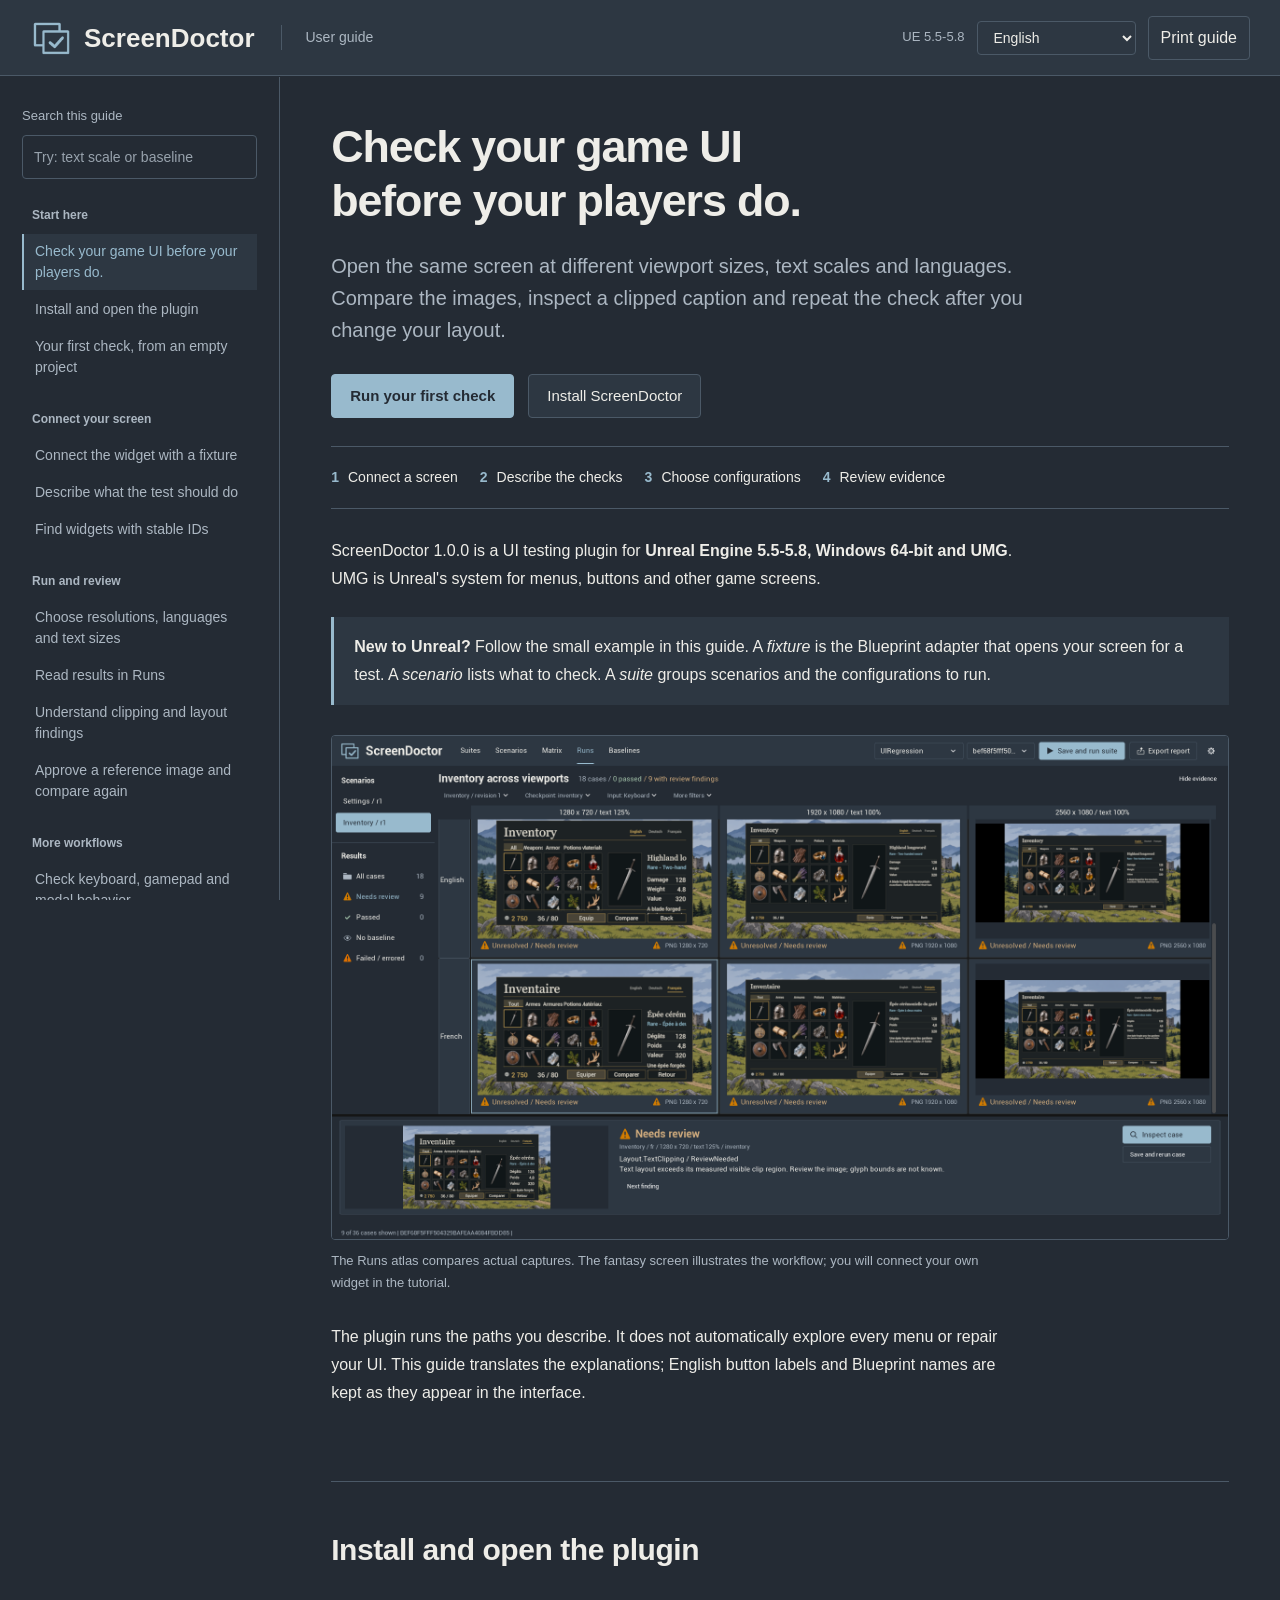
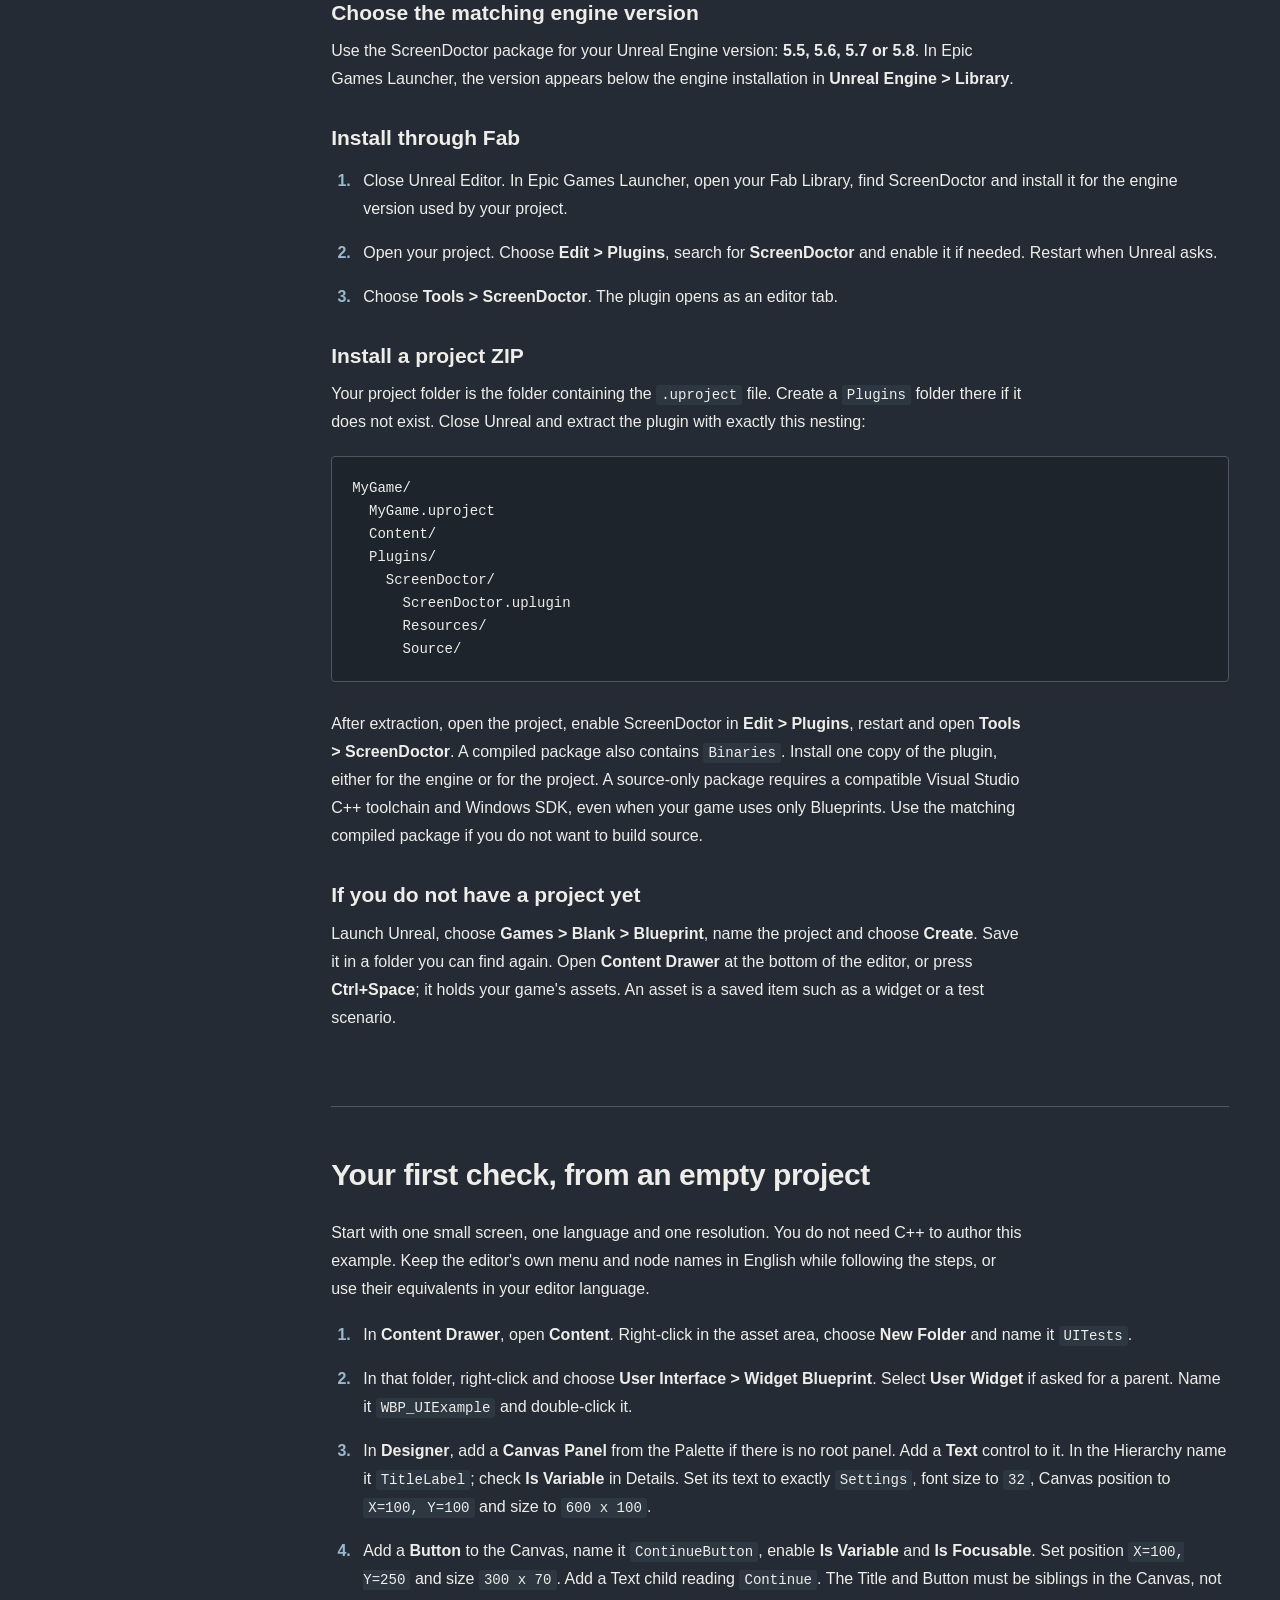
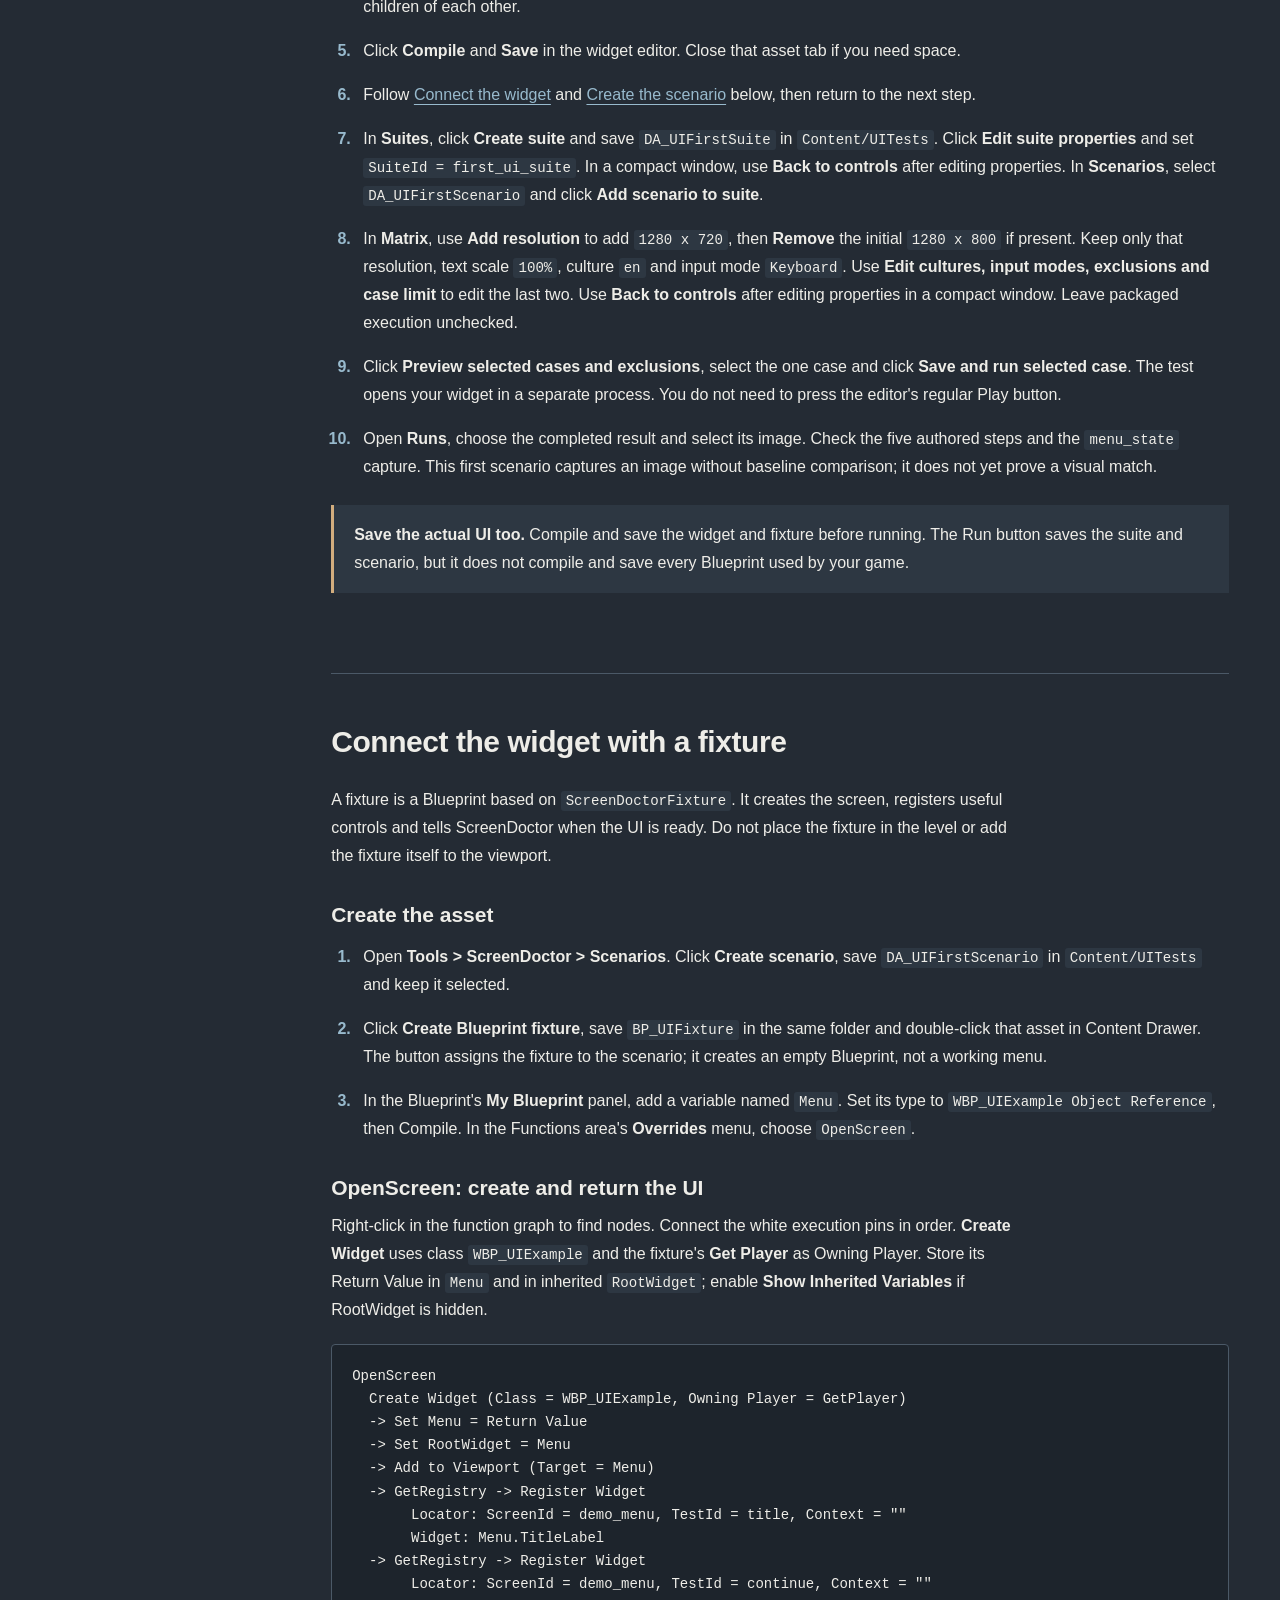
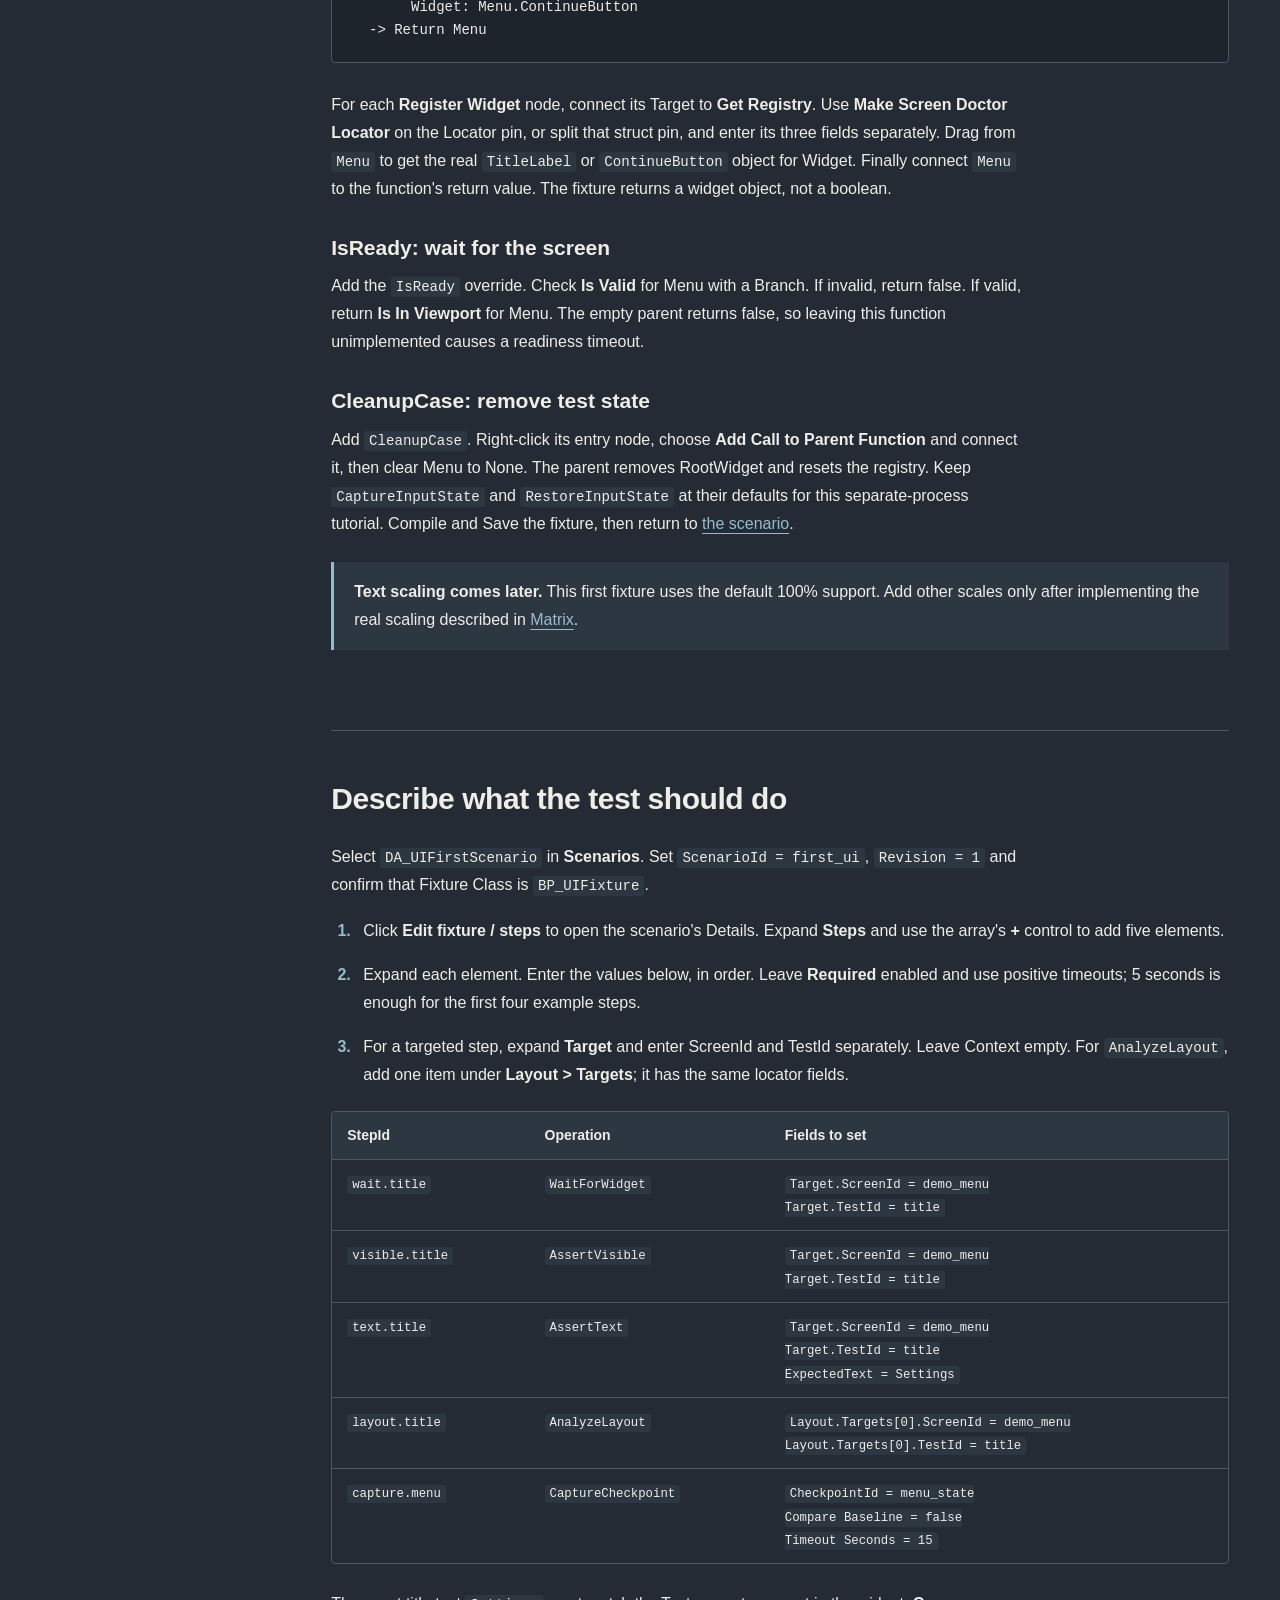
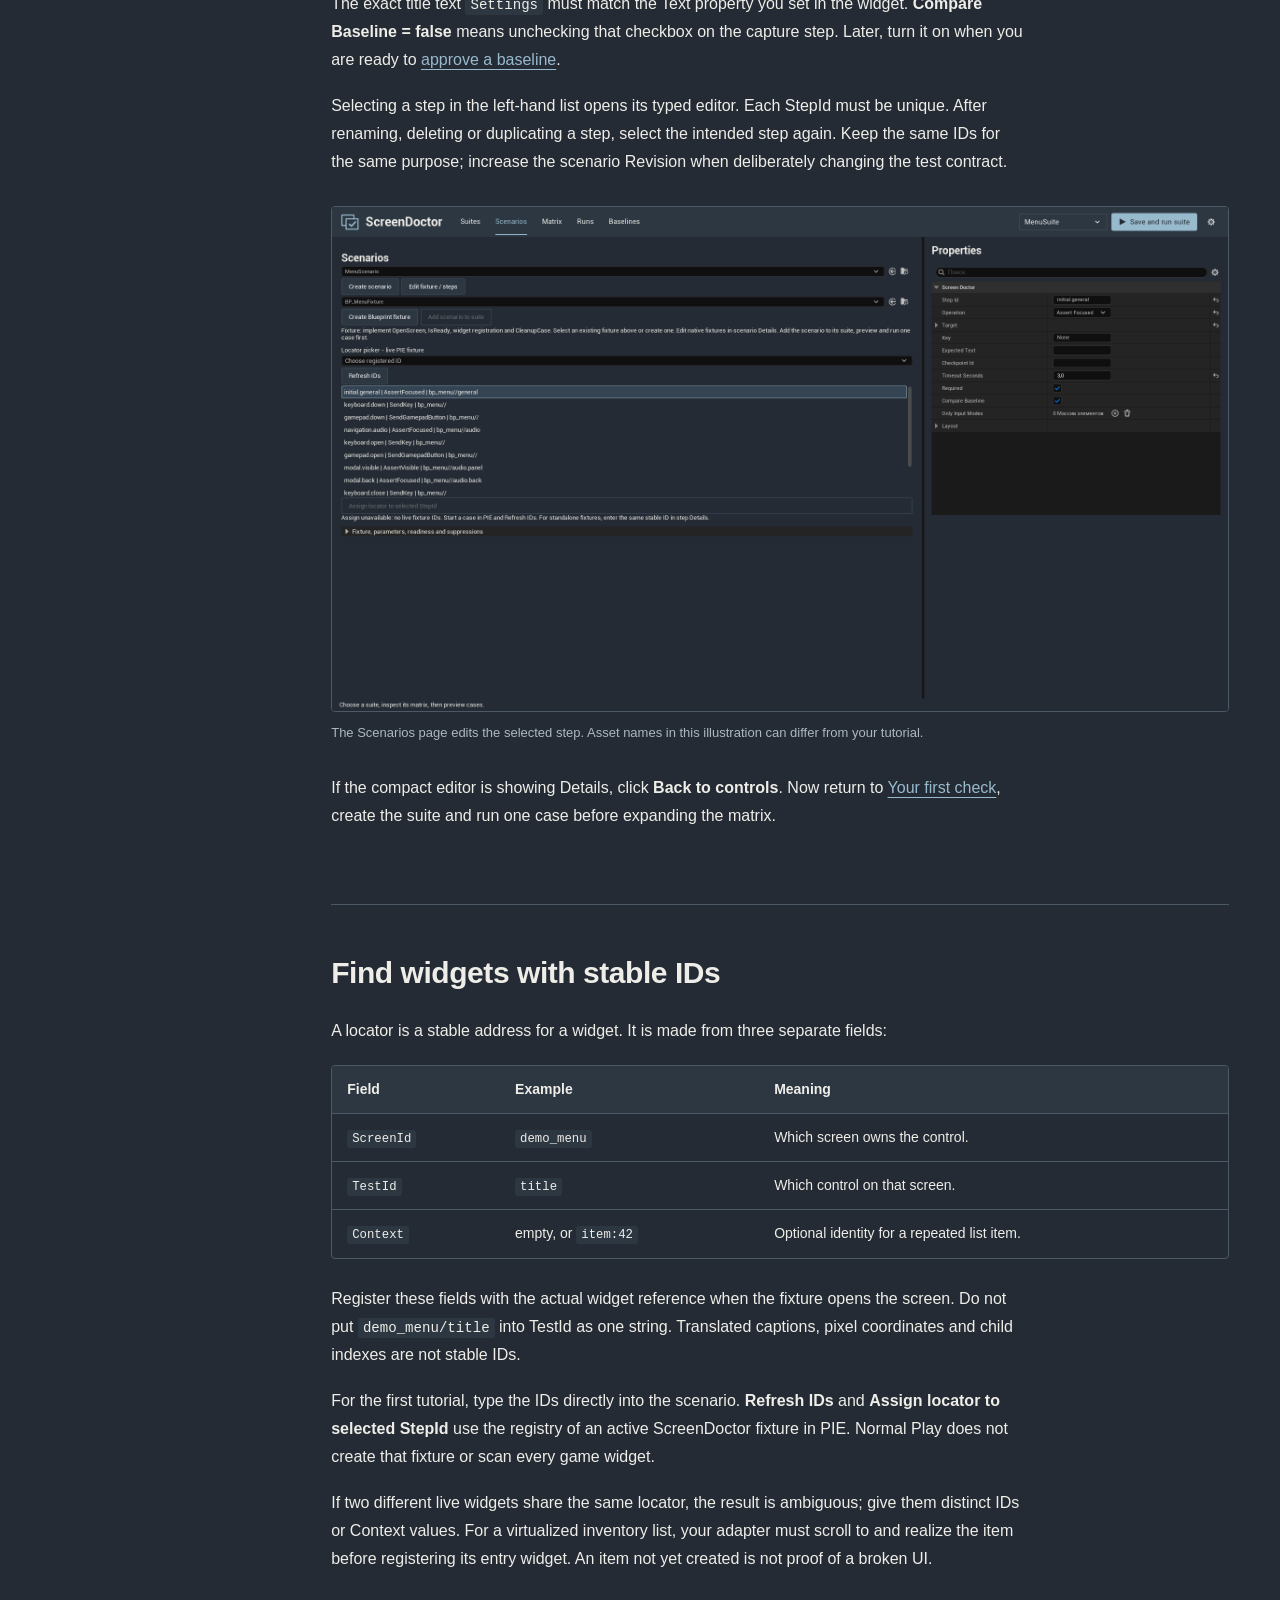
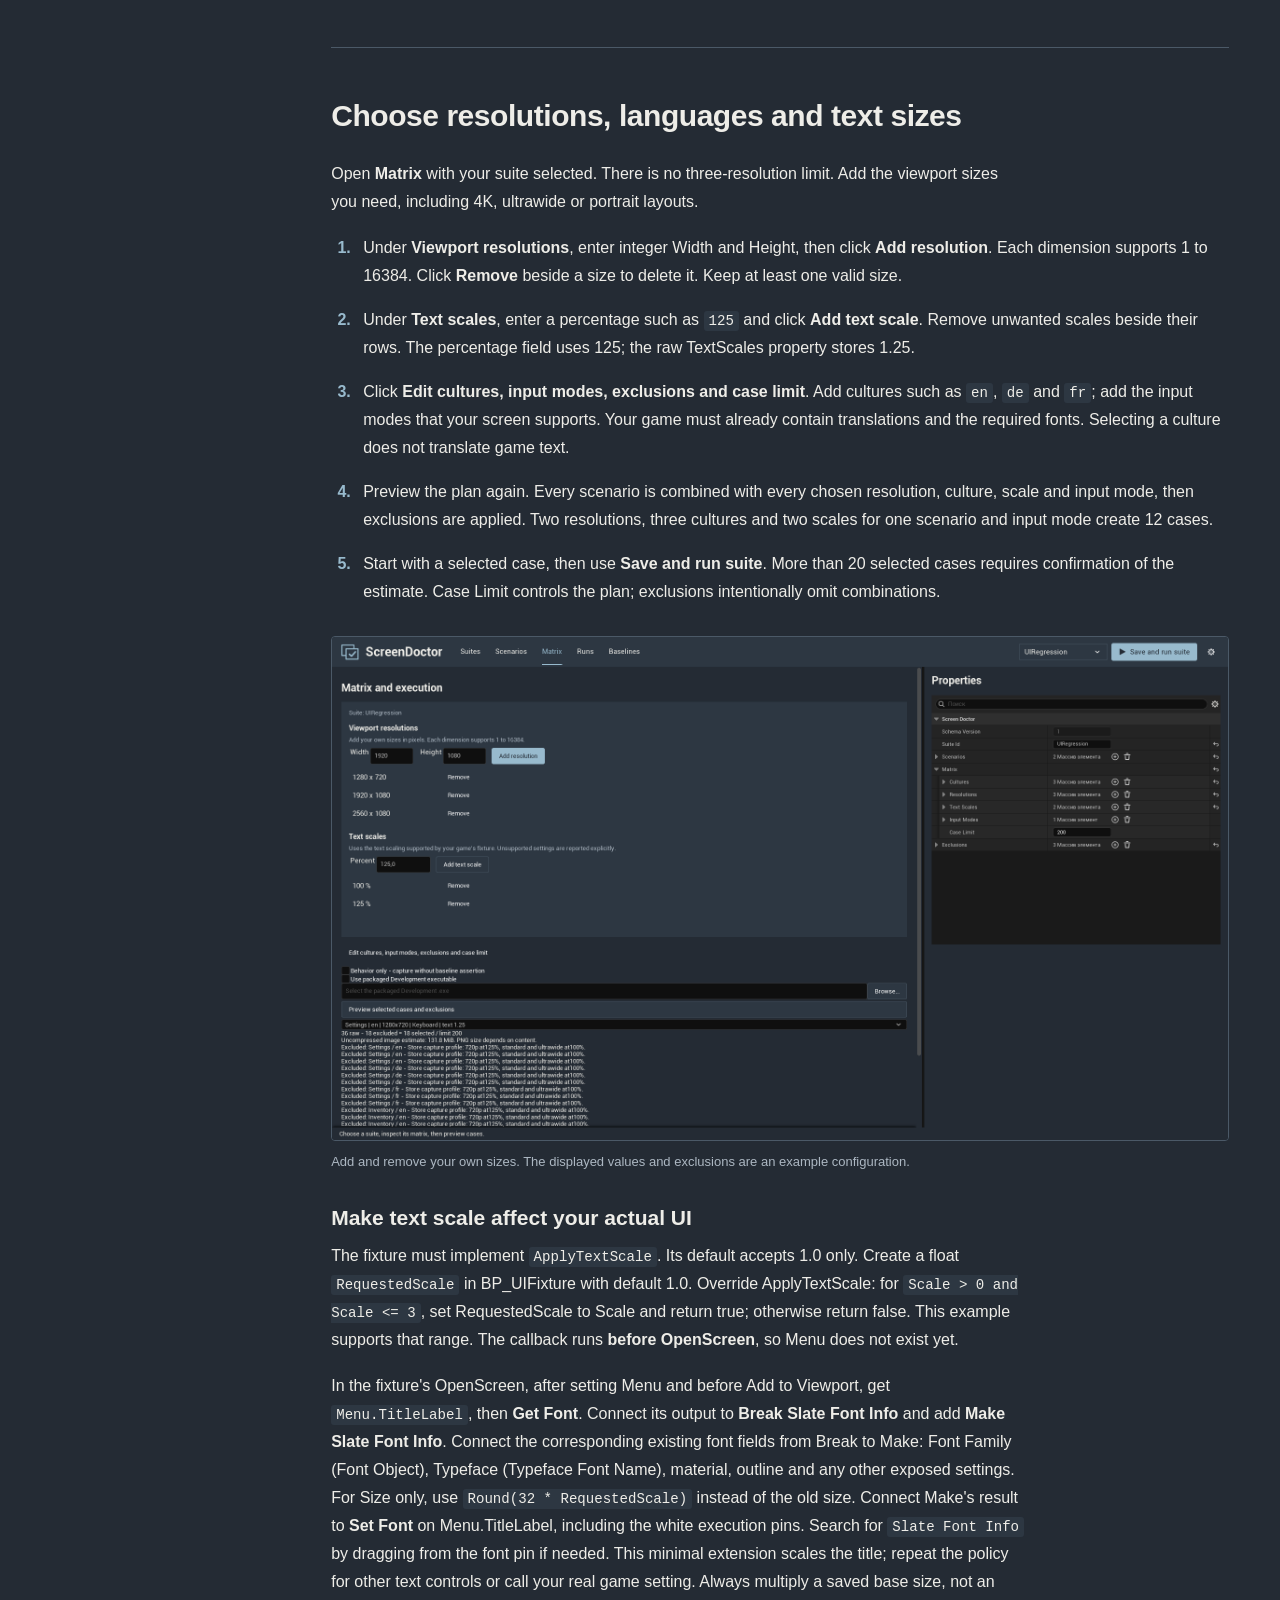
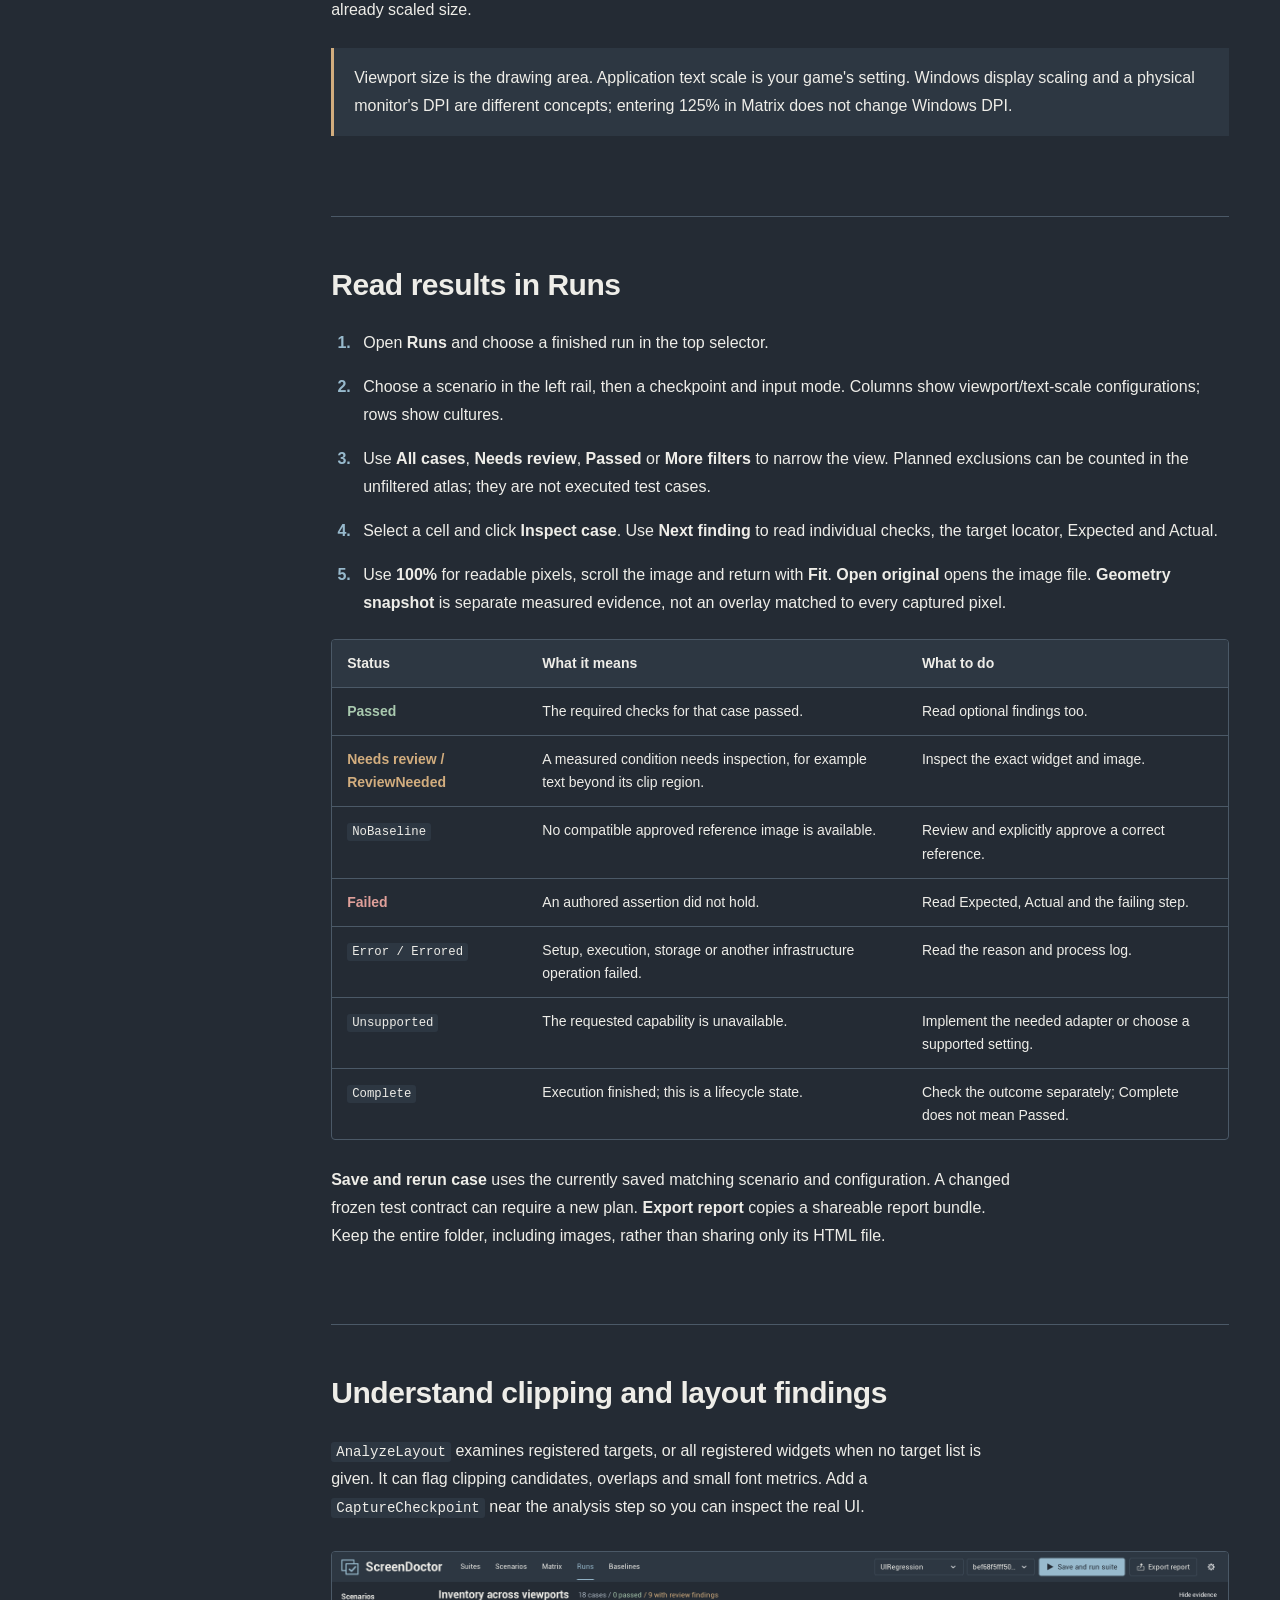
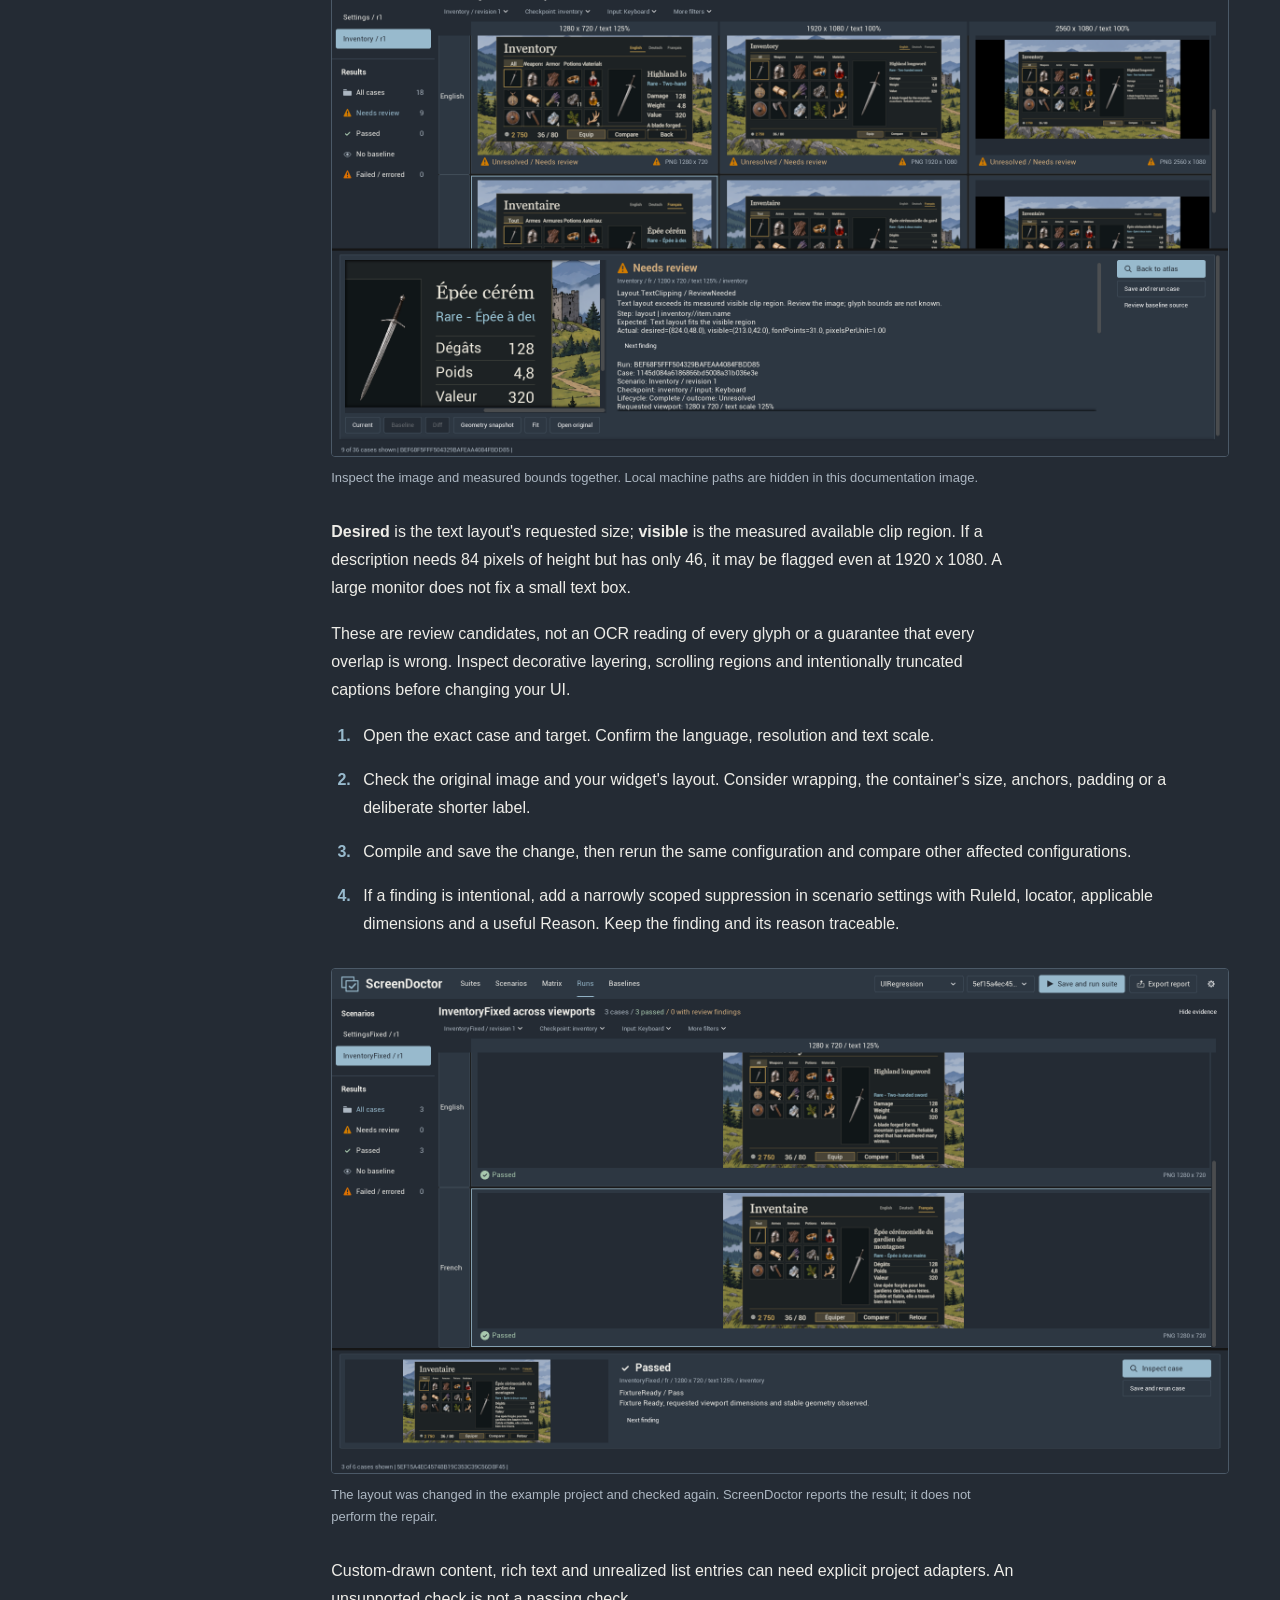
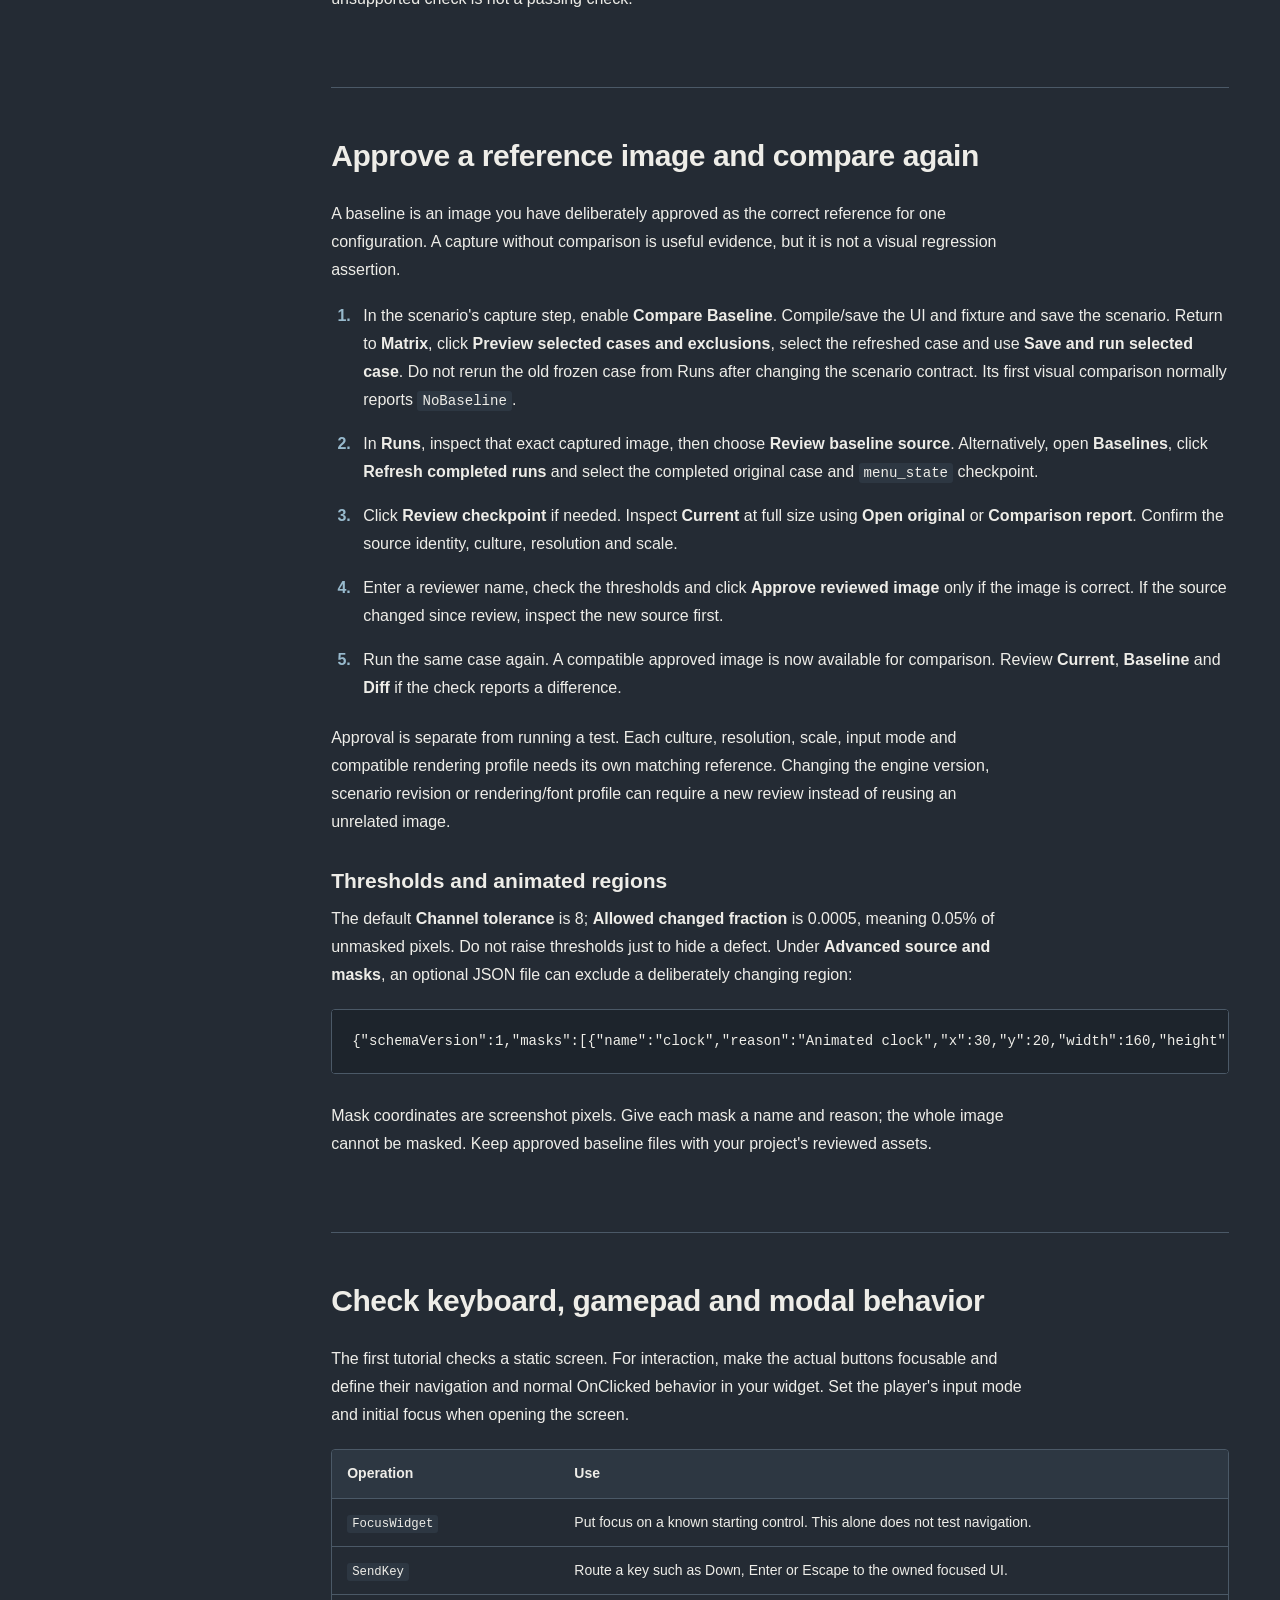
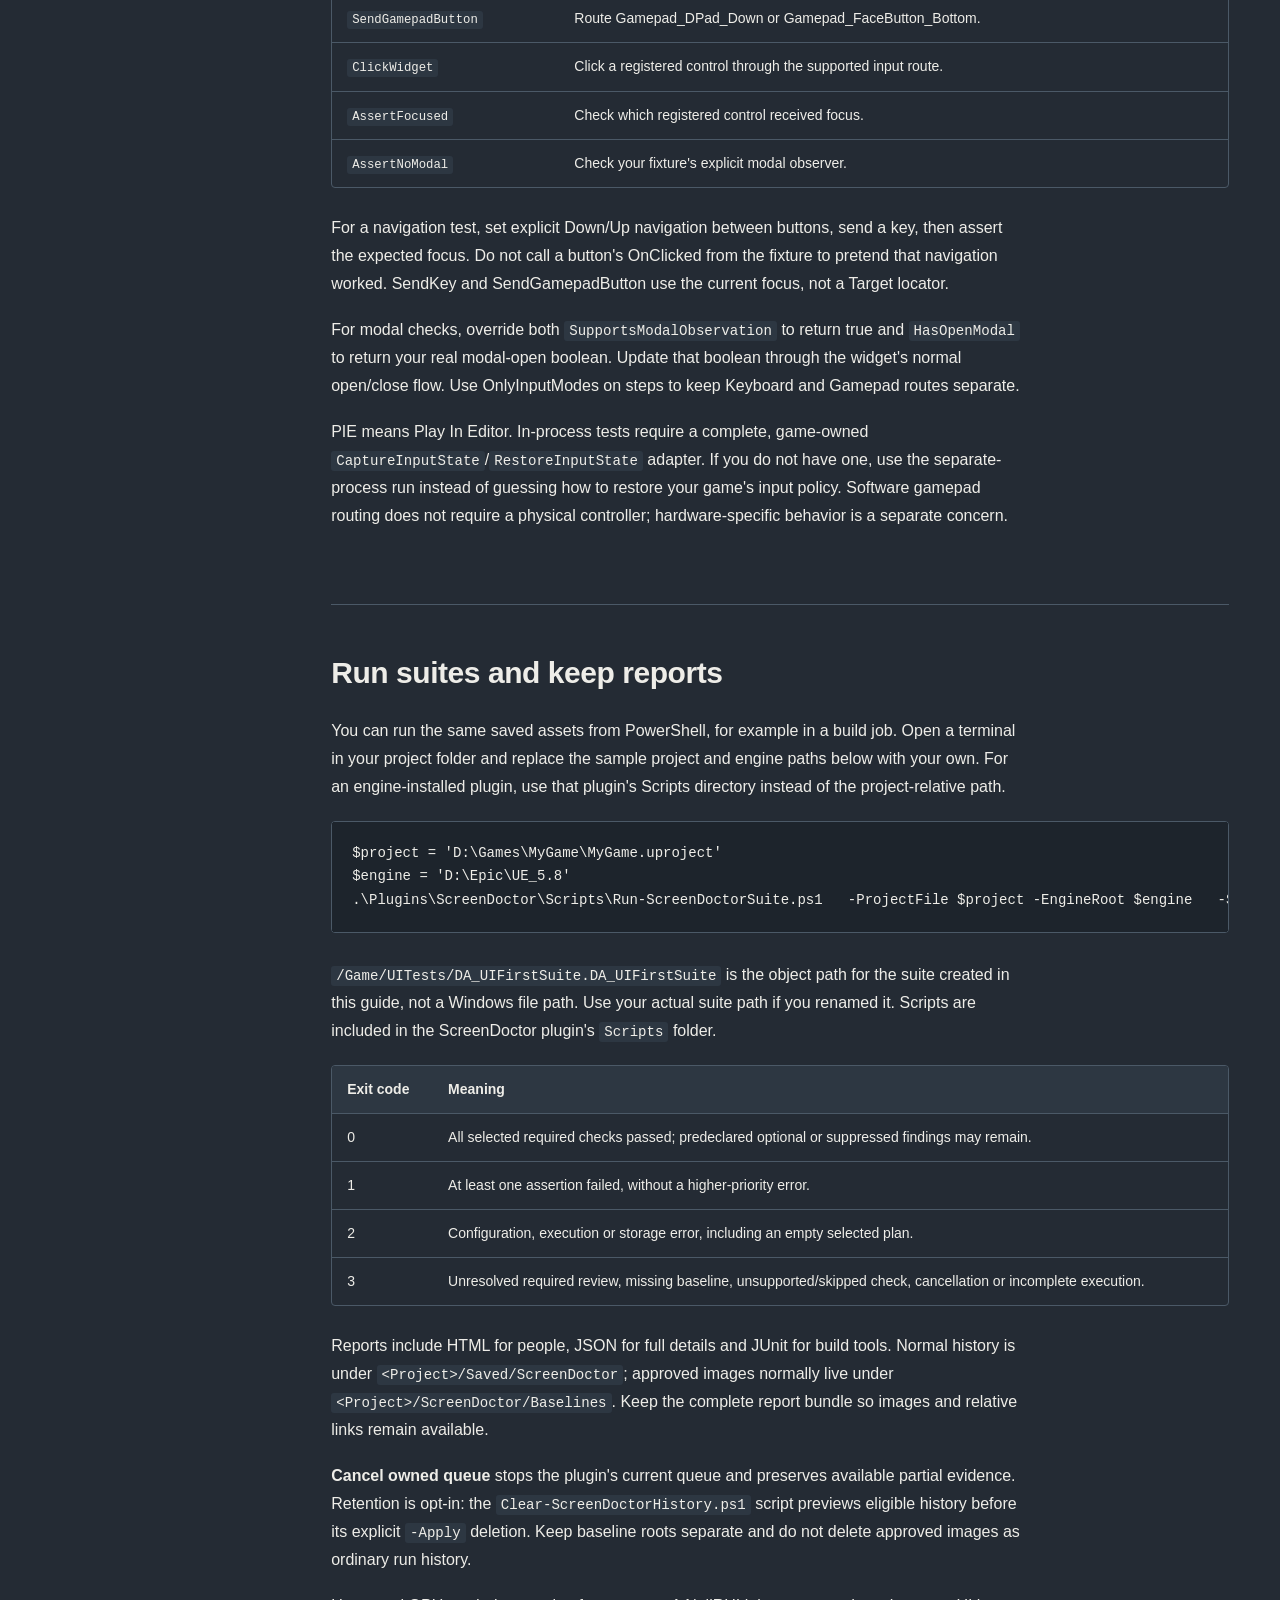
==== index.html @ 80ef2151 "Add ScreenDoctor user guide in nine languages" ====
<!doctype html>
<html lang="en"><head><meta charset="utf-8"><meta name="viewport" content="width=device-width,initial-scale=1"><meta name="color-scheme" content="dark"><meta name="site-root" content="./"><meta name="description" content="A practical ScreenDoctor guide: install the plugin, connect your UMG screen, test resolutions and languages, inspect findings and approve visual baselines."><title>ScreenDoctor | User guide</title><link rel="icon" href="./assets/brand.png"><link rel="stylesheet" href="./assets/style.css"><script src="./assets/app.js" defer></script></head>
<body data-search-count="Chapters found: {count}" data-search-empty="No chapters found. Try a shorter phrase.">
<a class="skip-link" href="#main">Skip to documentation</a>
<header class="site-header"><a class="brand" href="#overview" aria-label="ScreenDoctor"><img src="./assets/brand.png" width="42" height="42" alt=""><span>ScreenDoctor</span></a><span class="header-label">User guide</span><div class="header-actions"><span class="version">UE 5.5-5.8</span><label class="language-picker"><span class="visually-hidden">Documentation language</span><select id="doc-locale" aria-label="Documentation language"><option value="en" selected>English</option><option value="zh-Hans">简体中文</option><option value="ru">Русский</option><option value="es">Español</option><option value="pt-BR">Português (Brasil)</option><option value="de">Deutsch</option><option value="ja">日本語</option><option value="fr">Français</option><option value="ko">한국어</option></select></label><button type="button" id="print-guide">Print guide</button><button type="button" class="menu-button" id="menu-toggle" aria-controls="sidebar" aria-expanded="false">Menu</button></div></header>
<div class="site-layout"><aside class="sidebar" id="sidebar"><div class="search-box"><label for="doc-search">Search this guide</label><input id="doc-search" type="search" placeholder="Try: text scale or baseline" autocomplete="off" aria-controls="search-results"><div id="search-results" hidden></div><p id="search-status" class="visually-hidden" role="status"></p></div><nav aria-label="Guide chapters"><p class="nav-group">Start here</p><a href="#overview" aria-current="location">Check your game UI before your players do.</a>
<a href="#installation">Install and open the plugin</a>
<a href="#first-check">Your first check, from an empty project</a>
<p class="nav-group">Connect your screen</p><a href="#fixture">Connect the widget with a fixture</a>
<a href="#scenarios">Describe what the test should do</a>
<a href="#widgets">Find widgets with stable IDs</a>
<p class="nav-group">Run and review</p><a href="#matrix">Choose resolutions, languages and text sizes</a>
<a href="#runs">Read results in Runs</a>
<a href="#layout">Understand clipping and layout findings</a>
<a href="#baselines">Approve a reference image and compare again</a>
<p class="nav-group">More workflows</p><a href="#input">Check keyboard, gamepad and modal behavior</a>
<a href="#automation">Run suites and keep reports</a>
<a href="#packaging">Check a packaged Development game</a>
<p class="nav-group">Help and reference</p><a href="#troubleshooting">When something does not work</a>
<a href="#faq">Common questions</a>
<a href="#reference">Terms, tabs and useful information</a></nav><div class="sidebar-footer">ScreenDoctor 1.0.0<br>Unreal Engine 5.5 / 5.6 / 5.7 / 5.8<br>Windows 64-bit</div></aside><main id="main" tabindex="-1"><section class="doc-section overview" id="overview" aria-labelledby="overview-title"><h1 id="overview-title">Check your game UI before your players do.</h1><p class="lead">Open the same screen at different viewport sizes, text scales and languages. Compare the images, inspect a clipped caption and repeat the check after you change your layout.</p><div class="intro-actions"><a class="primary-link" href="#first-check">Run your first check</a><a class="secondary-link" href="#installation">Install ScreenDoctor</a></div><div class="workflow"><span><b>1</b> Connect a screen</span><span><b>2</b> Describe the checks</span><span><b>3</b> Choose configurations</span><span><b>4</b> Review evidence</span></div><p>ScreenDoctor 1.0.0 is a UI testing plugin for <strong>Unreal Engine 5.5-5.8, Windows 64-bit and UMG</strong>. UMG is Unreal's system for menus, buttons and other game screens.</p><div class="callout"><strong>New to Unreal?</strong> Follow the small example in this guide. A <em>fixture</em> is the Blueprint adapter that opens your screen for a test. A <em>scenario</em> lists what to check. A <em>suite</em> groups scenarios and the configurations to run.</div><figure class="screenshot"><a href="./assets/screens/inventory-comparison.png" target="_blank" rel="noopener"><img src="./assets/screens/inventory-comparison.png" alt="ScreenDoctor showing the same inventory at three viewport sizes, with English and French rows." width="1920" height="1080" loading="lazy"></a><figcaption>The Runs atlas compares actual captures. The fantasy screen illustrates the workflow; you will connect your own widget in the tutorial.</figcaption></figure><p>The plugin runs the paths you describe. It does not automatically explore every menu or repair your UI. This guide translates the explanations; English button labels and Blueprint names are kept as they appear in the interface.</p></section>
<section class="doc-section" id="installation" aria-labelledby="installation-title"><h2 id="installation-title">Install and open the plugin</h2><h3>Choose the matching engine version</h3><p>Use the ScreenDoctor package for your Unreal Engine version: <strong>5.5, 5.6, 5.7 or 5.8</strong>. In Epic Games Launcher, the version appears below the engine installation in <strong>Unreal Engine &gt; Library</strong>.</p><h3>Install through Fab</h3><ol class="steps"><li>Close Unreal Editor. In Epic Games Launcher, open your Fab Library, find ScreenDoctor and install it for the engine version used by your project.</li><li>Open your project. Choose <strong>Edit &gt; Plugins</strong>, search for <strong>ScreenDoctor</strong> and enable it if needed. Restart when Unreal asks.</li><li>Choose <strong>Tools &gt; ScreenDoctor</strong>. The plugin opens as an editor tab.</li></ol><h3>Install a project ZIP</h3><p>Your project folder is the folder containing the <code>.uproject</code> file. Create a <code>Plugins</code> folder there if it does not exist. Close Unreal and extract the plugin with exactly this nesting:</p><pre><code>MyGame/
  MyGame.uproject
  Content/
  Plugins/
    ScreenDoctor/
      ScreenDoctor.uplugin
      Resources/
      Source/</code></pre><p>After extraction, open the project, enable ScreenDoctor in <strong>Edit &gt; Plugins</strong>, restart and open <strong>Tools &gt; ScreenDoctor</strong>. A compiled package also contains <code>Binaries</code>. Install one copy of the plugin, either for the engine or for the project. A source-only package requires a compatible Visual Studio C++ toolchain and Windows SDK, even when your game uses only Blueprints. Use the matching compiled package if you do not want to build source.</p><h3>If you do not have a project yet</h3><p>Launch Unreal, choose <strong>Games &gt; Blank &gt; Blueprint</strong>, name the project and choose <strong>Create</strong>. Save it in a folder you can find again. Open <strong>Content Drawer</strong> at the bottom of the editor, or press <strong>Ctrl+Space</strong>; it holds your game's assets. An asset is a saved item such as a widget or a test scenario.</p></section>
<section class="doc-section" id="first-check" aria-labelledby="first-check-title"><h2 id="first-check-title">Your first check, from an empty project</h2><p>Start with one small screen, one language and one resolution. You do not need C++ to author this example. Keep the editor's own menu and node names in English while following the steps, or use their equivalents in your editor language.</p><ol class="steps"><li>In <strong>Content Drawer</strong>, open <strong>Content</strong>. Right-click in the asset area, choose <strong>New Folder</strong> and name it <code>UITests</code>.</li><li>In that folder, right-click and choose <strong>User Interface &gt; Widget Blueprint</strong>. Select <strong>User Widget</strong> if asked for a parent. Name it <code>WBP_UIExample</code> and double-click it.</li><li>In <strong>Designer</strong>, add a <strong>Canvas Panel</strong> from the Palette if there is no root panel. Add a <strong>Text</strong> control to it. In the Hierarchy name it <code>TitleLabel</code>; check <strong>Is Variable</strong> in Details. Set its text to exactly <code>Settings</code>, font size to <code>32</code>, Canvas position to <code>X=100, Y=100</code> and size to <code>600 x 100</code>.</li><li>Add a <strong>Button</strong> to the Canvas, name it <code>ContinueButton</code>, enable <strong>Is Variable</strong> and <strong>Is Focusable</strong>. Set position <code>X=100, Y=250</code> and size <code>300 x 70</code>. Add a Text child reading <code>Continue</code>. The Title and Button must be siblings in the Canvas, not children of each other.</li><li>Click <strong>Compile</strong> and <strong>Save</strong> in the widget editor. Close that asset tab if you need space.</li><li>Follow <a href="#fixture">Connect the widget</a> and <a href="#scenarios">Create the scenario</a> below, then return to the next step.</li><li>In <strong>Suites</strong>, click <strong>Create suite</strong> and save <code>DA_UIFirstSuite</code> in <code>Content/UITests</code>. Click <strong>Edit suite properties</strong> and set <code>SuiteId = first_ui_suite</code>. In a compact window, use <strong>Back to controls</strong> after editing properties. In <strong>Scenarios</strong>, select <code>DA_UIFirstScenario</code> and click <strong>Add scenario to suite</strong>.</li><li>In <strong>Matrix</strong>, use <strong>Add resolution</strong> to add <code>1280 x 720</code>, then <strong>Remove</strong> the initial <code>1280 x 800</code> if present. Keep only that resolution, text scale <code>100%</code>, culture <code>en</code> and input mode <code>Keyboard</code>. Use <strong>Edit cultures, input modes, exclusions and case limit</strong> to edit the last two. Use <strong>Back to controls</strong> after editing properties in a compact window. Leave packaged execution unchecked.</li><li>Click <strong>Preview selected cases and exclusions</strong>, select the one case and click <strong>Save and run selected case</strong>. The test opens your widget in a separate process. You do not need to press the editor's regular Play button.</li><li>Open <strong>Runs</strong>, choose the completed result and select its image. Check the five authored steps and the <code>menu_state</code> capture. This first scenario captures an image without baseline comparison; it does not yet prove a visual match.</li></ol><div class="callout warning"><strong>Save the actual UI too.</strong> Compile and save the widget and fixture before running. The Run button saves the suite and scenario, but it does not compile and save every Blueprint used by your game.</div></section>
<section class="doc-section" id="fixture" aria-labelledby="fixture-title"><h2 id="fixture-title">Connect the widget with a fixture</h2><p>A fixture is a Blueprint based on <code>ScreenDoctorFixture</code>. It creates the screen, registers useful controls and tells ScreenDoctor when the UI is ready. Do not place the fixture in the level or add the fixture itself to the viewport.</p><h3>Create the asset</h3><ol class="steps"><li>Open <strong>Tools &gt; ScreenDoctor &gt; Scenarios</strong>. Click <strong>Create scenario</strong>, save <code>DA_UIFirstScenario</code> in <code>Content/UITests</code> and keep it selected.</li><li>Click <strong>Create Blueprint fixture</strong>, save <code>BP_UIFixture</code> in the same folder and double-click that asset in Content Drawer. The button assigns the fixture to the scenario; it creates an empty Blueprint, not a working menu.</li><li>In the Blueprint's <strong>My Blueprint</strong> panel, add a variable named <code>Menu</code>. Set its type to <code>WBP_UIExample Object Reference</code>, then Compile. In the Functions area's <strong>Overrides</strong> menu, choose <code>OpenScreen</code>.</li></ol><h3>OpenScreen: create and return the UI</h3><p>Right-click in the function graph to find nodes. Connect the white execution pins in order. <strong>Create Widget</strong> uses class <code>WBP_UIExample</code> and the fixture's <strong>Get Player</strong> as Owning Player. Store its Return Value in <code>Menu</code> and in inherited <code>RootWidget</code>; enable <strong>Show Inherited Variables</strong> if RootWidget is hidden.</p><pre><code>OpenScreen
  Create Widget (Class = WBP_UIExample, Owning Player = GetPlayer)
  -&gt; Set Menu = Return Value
  -&gt; Set RootWidget = Menu
  -&gt; Add to Viewport (Target = Menu)
  -&gt; GetRegistry -&gt; Register Widget
       Locator: ScreenId = demo_menu, TestId = title, Context = ""
       Widget: Menu.TitleLabel
  -&gt; GetRegistry -&gt; Register Widget
       Locator: ScreenId = demo_menu, TestId = continue, Context = ""
       Widget: Menu.ContinueButton
  -&gt; Return Menu</code></pre><p>For each <strong>Register Widget</strong> node, connect its Target to <strong>Get Registry</strong>. Use <strong>Make Screen Doctor Locator</strong> on the Locator pin, or split that struct pin, and enter its three fields separately. Drag from <code>Menu</code> to get the real <code>TitleLabel</code> or <code>ContinueButton</code> object for Widget. Finally connect <code>Menu</code> to the function's return value. The fixture returns a widget object, not a boolean.</p><h3>IsReady: wait for the screen</h3><p>Add the <code>IsReady</code> override. Check <strong>Is Valid</strong> for Menu with a Branch. If invalid, return false. If valid, return <strong>Is In Viewport</strong> for Menu. The empty parent returns false, so leaving this function unimplemented causes a readiness timeout.</p><h3>CleanupCase: remove test state</h3><p>Add <code>CleanupCase</code>. Right-click its entry node, choose <strong>Add Call to Parent Function</strong> and connect it, then clear Menu to None. The parent removes RootWidget and resets the registry. Keep <code>CaptureInputState</code> and <code>RestoreInputState</code> at their defaults for this separate-process tutorial. Compile and Save the fixture, then return to <a href="#scenarios">the scenario</a>.</p><div class="callout"><strong>Text scaling comes later.</strong> This first fixture uses the default 100% support. Add other scales only after implementing the real scaling described in <a href="#matrix">Matrix</a>.</div></section>
<section class="doc-section" id="scenarios" aria-labelledby="scenarios-title"><h2 id="scenarios-title">Describe what the test should do</h2><p>Select <code>DA_UIFirstScenario</code> in <strong>Scenarios</strong>. Set <code>ScenarioId = first_ui</code>, <code>Revision = 1</code> and confirm that Fixture Class is <code>BP_UIFixture</code>.</p><ol class="steps"><li>Click <strong>Edit fixture / steps</strong> to open the scenario's Details. Expand <strong>Steps</strong> and use the array's <strong>+</strong> control to add five elements.</li><li>Expand each element. Enter the values below, in order. Leave <strong>Required</strong> enabled and use positive timeouts; 5 seconds is enough for the first four example steps.</li><li>For a targeted step, expand <strong>Target</strong> and enter ScreenId and TestId separately. Leave Context empty. For <code>AnalyzeLayout</code>, add one item under <strong>Layout &gt; Targets</strong>; it has the same locator fields.</li></ol><div class="table-scroll"><table><thead><tr><th scope="col">StepId</th><th scope="col">Operation</th><th scope="col">Fields to set</th></tr></thead><tbody><tr><td><code>wait.title</code></td><td><code>WaitForWidget</code></td><td><code>Target.ScreenId = demo_menu<br>Target.TestId = title</code></td></tr><tr><td><code>visible.title</code></td><td><code>AssertVisible</code></td><td><code>Target.ScreenId = demo_menu<br>Target.TestId = title</code></td></tr><tr><td><code>text.title</code></td><td><code>AssertText</code></td><td><code>Target.ScreenId = demo_menu<br>Target.TestId = title<br>ExpectedText = Settings</code></td></tr><tr><td><code>layout.title</code></td><td><code>AnalyzeLayout</code></td><td><code>Layout.Targets[0].ScreenId = demo_menu<br>Layout.Targets[0].TestId = title</code></td></tr><tr><td><code>capture.menu</code></td><td><code>CaptureCheckpoint</code></td><td><code>CheckpointId = menu_state<br>Compare Baseline = false<br>Timeout Seconds = 15</code></td></tr></tbody></table></div><p>The exact title text <code>Settings</code> must match the Text property you set in the widget. <strong>Compare Baseline = false</strong> means unchecking that checkbox on the capture step. Later, turn it on when you are ready to <a href="#baselines">approve a baseline</a>.</p><p>Selecting a step in the left-hand list opens its typed editor. Each StepId must be unique. After renaming, deleting or duplicating a step, select the intended step again. Keep the same IDs for the same purpose; increase the scenario Revision when deliberately changing the test contract.</p><figure class="screenshot"><a href="./assets/screens/scenarios.png" target="_blank" rel="noopener"><img src="./assets/screens/scenarios.png" alt="ScreenDoctor Scenarios page with a step list and the selected step editor." width="1920" height="1080" loading="lazy"></a><figcaption>The Scenarios page edits the selected step. Asset names in this illustration can differ from your tutorial.</figcaption></figure><p>If the compact editor is showing Details, click <strong>Back to controls</strong>. Now return to <a href="#first-check">Your first check</a>, create the suite and run one case before expanding the matrix.</p></section>
<section class="doc-section" id="widgets" aria-labelledby="widgets-title"><h2 id="widgets-title">Find widgets with stable IDs</h2><p>A locator is a stable address for a widget. It is made from three separate fields:</p><div class="table-scroll"><table><thead><tr><th scope="col">Field</th><th scope="col">Example</th><th scope="col">Meaning</th></tr></thead><tbody><tr><td><code>ScreenId</code></td><td><code>demo_menu</code></td><td>Which screen owns the control.</td></tr><tr><td><code>TestId</code></td><td><code>title</code></td><td>Which control on that screen.</td></tr><tr><td><code>Context</code></td><td>empty, or <code>item:42</code></td><td>Optional identity for a repeated list item.</td></tr></tbody></table></div><p>Register these fields with the actual widget reference when the fixture opens the screen. Do not put <code>demo_menu/title</code> into TestId as one string. Translated captions, pixel coordinates and child indexes are not stable IDs.</p><p>For the first tutorial, type the IDs directly into the scenario. <strong>Refresh IDs</strong> and <strong>Assign locator to selected StepId</strong> use the registry of an active ScreenDoctor fixture in PIE. Normal Play does not create that fixture or scan every game widget.</p><p>If two different live widgets share the same locator, the result is ambiguous; give them distinct IDs or Context values. For a virtualized inventory list, your adapter must scroll to and realize the item before registering its entry widget. An item not yet created is not proof of a broken UI.</p></section>
<section class="doc-section" id="matrix" aria-labelledby="matrix-title"><h2 id="matrix-title">Choose resolutions, languages and text sizes</h2><p>Open <strong>Matrix</strong> with your suite selected. There is no three-resolution limit. Add the viewport sizes you need, including 4K, ultrawide or portrait layouts.</p><ol class="steps"><li>Under <strong>Viewport resolutions</strong>, enter integer Width and Height, then click <strong>Add resolution</strong>. Each dimension supports 1 to 16384. Click <strong>Remove</strong> beside a size to delete it. Keep at least one valid size.</li><li>Under <strong>Text scales</strong>, enter a percentage such as <code>125</code> and click <strong>Add text scale</strong>. Remove unwanted scales beside their rows. The percentage field uses 125; the raw TextScales property stores 1.25.</li><li>Click <strong>Edit cultures, input modes, exclusions and case limit</strong>. Add cultures such as <code>en</code>, <code>de</code> and <code>fr</code>; add the input modes that your screen supports. Your game must already contain translations and the required fonts. Selecting a culture does not translate game text.</li><li>Preview the plan again. Every scenario is combined with every chosen resolution, culture, scale and input mode, then exclusions are applied. Two resolutions, three cultures and two scales for one scenario and input mode create 12 cases.</li><li>Start with a selected case, then use <strong>Save and run suite</strong>. More than 20 selected cases requires confirmation of the estimate. Case Limit controls the plan; exclusions intentionally omit combinations.</li></ol><figure class="screenshot"><a href="./assets/screens/matrix.png" target="_blank" rel="noopener"><img src="./assets/screens/matrix.png" alt="Matrix page with custom Width and Height fields, resolution rows and text-scale controls." width="1920" height="1080" loading="lazy"></a><figcaption>Add and remove your own sizes. The displayed values and exclusions are an example configuration.</figcaption></figure><h3>Make text scale affect your actual UI</h3><p>The fixture must implement <code>ApplyTextScale</code>. Its default accepts 1.0 only. Create a float <code>RequestedScale</code> in BP_UIFixture with default 1.0. Override ApplyTextScale: for <code>Scale &gt; 0 and Scale &lt;= 3</code>, set RequestedScale to Scale and return true; otherwise return false. This example supports that range. The callback runs <strong>before OpenScreen</strong>, so Menu does not exist yet.</p><p>In the fixture's OpenScreen, after setting Menu and before Add to Viewport, get <code>Menu.TitleLabel</code>, then <strong>Get Font</strong>. Connect its output to <strong>Break Slate Font Info</strong> and add <strong>Make Slate Font Info</strong>. Connect the corresponding existing font fields from Break to Make: Font Family (Font Object), Typeface (Typeface Font Name), material, outline and any other exposed settings. For Size only, use <code>Round(32 * RequestedScale)</code> instead of the old size. Connect Make's result to <strong>Set Font</strong> on Menu.TitleLabel, including the white execution pins. Search for <code>Slate Font Info</code> by dragging from the font pin if needed. This minimal extension scales the title; repeat the policy for other text controls or call your real game setting. Always multiply a saved base size, not an already scaled size.</p><div class="callout warning">Viewport size is the drawing area. Application text scale is your game's setting. Windows display scaling and a physical monitor's DPI are different concepts; entering 125% in Matrix does not change Windows DPI.</div></section>
<section class="doc-section" id="runs" aria-labelledby="runs-title"><h2 id="runs-title">Read results in Runs</h2><ol class="steps"><li>Open <strong>Runs</strong> and choose a finished run in the top selector.</li><li>Choose a scenario in the left rail, then a checkpoint and input mode. Columns show viewport/text-scale configurations; rows show cultures.</li><li>Use <strong>All cases</strong>, <strong>Needs review</strong>, <strong>Passed</strong> or <strong>More filters</strong> to narrow the view. Planned exclusions can be counted in the unfiltered atlas; they are not executed test cases.</li><li>Select a cell and click <strong>Inspect case</strong>. Use <strong>Next finding</strong> to read individual checks, the target locator, Expected and Actual.</li><li>Use <strong>100%</strong> for readable pixels, scroll the image and return with <strong>Fit</strong>. <strong>Open original</strong> opens the image file. <strong>Geometry snapshot</strong> is separate measured evidence, not an overlay matched to every captured pixel.</li></ol><div class="table-scroll"><table><thead><tr><th scope="col">Status</th><th scope="col">What it means</th><th scope="col">What to do</th></tr></thead><tbody><tr><td><span class="status passed">Passed</span></td><td>The required checks for that case passed.</td><td>Read optional findings too.</td></tr><tr><td><span class="status review">Needs review / ReviewNeeded</span></td><td>A measured condition needs inspection, for example text beyond its clip region.</td><td>Inspect the exact widget and image.</td></tr><tr><td><code>NoBaseline</code></td><td>No compatible approved reference image is available.</td><td>Review and explicitly approve a correct reference.</td></tr><tr><td><span class="status failed">Failed</span></td><td>An authored assertion did not hold.</td><td>Read Expected, Actual and the failing step.</td></tr><tr><td><code>Error / Errored</code></td><td>Setup, execution, storage or another infrastructure operation failed.</td><td>Read the reason and process log.</td></tr><tr><td><code>Unsupported</code></td><td>The requested capability is unavailable.</td><td>Implement the needed adapter or choose a supported setting.</td></tr><tr><td><code>Complete</code></td><td>Execution finished; this is a lifecycle state.</td><td>Check the outcome separately; Complete does not mean Passed.</td></tr></tbody></table></div><p><strong>Save and rerun case</strong> uses the currently saved matching scenario and configuration. A changed frozen test contract can require a new plan. <strong>Export report</strong> copies a shareable report bundle. Keep the entire folder, including images, rather than sharing only its HTML file.</p></section>
<section class="doc-section" id="layout" aria-labelledby="layout-title"><h2 id="layout-title">Understand clipping and layout findings</h2><p><code>AnalyzeLayout</code> examines registered targets, or all registered widgets when no target list is given. It can flag clipping candidates, overlaps and small font metrics. Add a <code>CaptureCheckpoint</code> near the analysis step so you can inspect the real UI.</p><figure class="screenshot"><a href="./assets/screens/inventory-inspection.png" target="_blank" rel="noopener"><img src="./assets/screens/inventory-inspection.png" alt="A clipped French inventory name with its exact locator and desired versus visible bounds." width="1920" height="1080" loading="lazy"></a><figcaption>Inspect the image and measured bounds together. Local machine paths are hidden in this documentation image.</figcaption></figure><p><strong>Desired</strong> is the text layout's requested size; <strong>visible</strong> is the measured available clip region. If a description needs 84 pixels of height but has only 46, it may be flagged even at 1920 x 1080. A large monitor does not fix a small text box.</p><p>These are review candidates, not an OCR reading of every glyph or a guarantee that every overlap is wrong. Inspect decorative layering, scrolling regions and intentionally truncated captions before changing your UI.</p><ol class="steps"><li>Open the exact case and target. Confirm the language, resolution and text scale.</li><li>Check the original image and your widget's layout. Consider wrapping, the container's size, anchors, padding or a deliberate shorter label.</li><li>Compile and save the change, then rerun the same configuration and compare other affected configurations.</li><li>If a finding is intentional, add a narrowly scoped suppression in scenario settings with RuleId, locator, applicable dimensions and a useful Reason. Keep the finding and its reason traceable.</li></ol><figure class="screenshot"><a href="./assets/screens/corrected-inventory.png" target="_blank" rel="noopener"><img src="./assets/screens/corrected-inventory.png" alt="The separately corrected inventory has Passed results with zero review findings in the displayed scenario." width="1920" height="1080" loading="lazy"></a><figcaption>The layout was changed in the example project and checked again. ScreenDoctor reports the result; it does not perform the repair.</figcaption></figure><p>Custom-drawn content, rich text and unrealized list entries can need explicit project adapters. An unsupported check is not a passing check.</p></section>
<section class="doc-section" id="baselines" aria-labelledby="baselines-title"><h2 id="baselines-title">Approve a reference image and compare again</h2><p>A baseline is an image you have deliberately approved as the correct reference for one configuration. A capture without comparison is useful evidence, but it is not a visual regression assertion.</p><ol class="steps"><li>In the scenario's capture step, enable <strong>Compare Baseline</strong>. Compile/save the UI and fixture and save the scenario. Return to <strong>Matrix</strong>, click <strong>Preview selected cases and exclusions</strong>, select the refreshed case and use <strong>Save and run selected case</strong>. Do not rerun the old frozen case from Runs after changing the scenario contract. Its first visual comparison normally reports <code>NoBaseline</code>.</li><li>In <strong>Runs</strong>, inspect that exact captured image, then choose <strong>Review baseline source</strong>. Alternatively, open <strong>Baselines</strong>, click <strong>Refresh completed runs</strong> and select the completed original case and <code>menu_state</code> checkpoint.</li><li>Click <strong>Review checkpoint</strong> if needed. Inspect <strong>Current</strong> at full size using <strong>Open original</strong> or <strong>Comparison report</strong>. Confirm the source identity, culture, resolution and scale.</li><li>Enter a reviewer name, check the thresholds and click <strong>Approve reviewed image</strong> only if the image is correct. If the source changed since review, inspect the new source first.</li><li>Run the same case again. A compatible approved image is now available for comparison. Review <strong>Current</strong>, <strong>Baseline</strong> and <strong>Diff</strong> if the check reports a difference.</li></ol><p>Approval is separate from running a test. Each culture, resolution, scale, input mode and compatible rendering profile needs its own matching reference. Changing the engine version, scenario revision or rendering/font profile can require a new review instead of reusing an unrelated image.</p><h3>Thresholds and animated regions</h3><p>The default <strong>Channel tolerance</strong> is 8; <strong>Allowed changed fraction</strong> is 0.0005, meaning 0.05% of unmasked pixels. Do not raise thresholds just to hide a defect. Under <strong>Advanced source and masks</strong>, an optional JSON file can exclude a deliberately changing region:</p><pre><code>{"schemaVersion":1,"masks":[{"name":"clock","reason":"Animated clock","x":30,"y":20,"width":160,"height":40}]}</code></pre><p>Mask coordinates are screenshot pixels. Give each mask a name and reason; the whole image cannot be masked. Keep approved baseline files with your project's reviewed assets.</p></section>
<section class="doc-section" id="input" aria-labelledby="input-title"><h2 id="input-title">Check keyboard, gamepad and modal behavior</h2><p>The first tutorial checks a static screen. For interaction, make the actual buttons focusable and define their navigation and normal OnClicked behavior in your widget. Set the player's input mode and initial focus when opening the screen.</p><div class="table-scroll"><table><thead><tr><th scope="col">Operation</th><th scope="col">Use</th></tr></thead><tbody><tr><td><code>FocusWidget</code></td><td>Put focus on a known starting control. This alone does not test navigation.</td></tr><tr><td><code>SendKey</code></td><td>Route a key such as Down, Enter or Escape to the owned focused UI.</td></tr><tr><td><code>SendGamepadButton</code></td><td>Route Gamepad_DPad_Down or Gamepad_FaceButton_Bottom.</td></tr><tr><td><code>ClickWidget</code></td><td>Click a registered control through the supported input route.</td></tr><tr><td><code>AssertFocused</code></td><td>Check which registered control received focus.</td></tr><tr><td><code>AssertNoModal</code></td><td>Check your fixture's explicit modal observer.</td></tr></tbody></table></div><p>For a navigation test, set explicit Down/Up navigation between buttons, send a key, then assert the expected focus. Do not call a button's OnClicked from the fixture to pretend that navigation worked. SendKey and SendGamepadButton use the current focus, not a Target locator.</p><p>For modal checks, override both <code>SupportsModalObservation</code> to return true and <code>HasOpenModal</code> to return your real modal-open boolean. Update that boolean through the widget's normal open/close flow. Use OnlyInputModes on steps to keep Keyboard and Gamepad routes separate.</p><p>PIE means Play In Editor. In-process tests require a complete, game-owned <code>CaptureInputState</code>/<code>RestoreInputState</code> adapter. If you do not have one, use the separate-process run instead of guessing how to restore your game's input policy. Software gamepad routing does not require a physical controller; hardware-specific behavior is a separate concern.</p></section>
<section class="doc-section" id="automation" aria-labelledby="automation-title"><h2 id="automation-title">Run suites and keep reports</h2><p>You can run the same saved assets from PowerShell, for example in a build job. Open a terminal in your project folder and replace the sample project and engine paths below with your own. For an engine-installed plugin, use that plugin's Scripts directory instead of the project-relative path.</p><pre><code>$project = 'D:\Games\MyGame\MyGame.uproject'
$engine = 'D:\Epic\UE_5.8'
.\Plugins\ScreenDoctor\Scripts\Run-ScreenDoctorSuite.ps1   -ProjectFile $project -EngineRoot $engine   -SuiteAsset '/Game/UITests/DA_UIFirstSuite.DA_UIFirstSuite'   -Mode EditorStandalone</code></pre><p><code>/Game/UITests/DA_UIFirstSuite.DA_UIFirstSuite</code> is the object path for the suite created in this guide, not a Windows file path. Use your actual suite path if you renamed it. Scripts are included in the ScreenDoctor plugin's <code>Scripts</code> folder.</p><div class="table-scroll"><table><thead><tr><th scope="col">Exit code</th><th scope="col">Meaning</th></tr></thead><tbody><tr><td>0</td><td>All selected required checks passed; predeclared optional or suppressed findings may remain.</td></tr><tr><td>1</td><td>At least one assertion failed, without a higher-priority error.</td></tr><tr><td>2</td><td>Configuration, execution or storage error, including an empty selected plan.</td></tr><tr><td>3</td><td>Unresolved required review, missing baseline, unsupported/skipped check, cancellation or incomplete execution.</td></tr></tbody></table></div><p>Reports include HTML for people, JSON for full details and JUnit for build tools. Normal history is under <code>&lt;Project&gt;/Saved/ScreenDoctor</code>; approved images normally live under <code>&lt;Project&gt;/ScreenDoctor/Baselines</code>. Keep the complete report bundle so images and relative links remain available.</p><p><strong>Cancel owned queue</strong> stops the plugin's current queue and preserves available partial evidence. Retention is opt-in: the <code>Clear-ScreenDoctorHistory.ps1</code> script previews eligible history before its explicit <code>-Apply</code> deletion. Keep baseline roots separate and do not delete approved images as ordinary run history.</p><p>Use a real GPU rendering session for captures. A NullRHI job cannot produce the game UI image. Text and screenshot content stay in the local execution/report workflow; this plugin does not require an online analysis service.</p></section>
<section class="doc-section" id="packaging" aria-labelledby="packaging-title"><h2 id="packaging-title">Check a packaged Development game</h2><p>A packaged game runs outside the editor. Use a <strong>Development</strong> build when you need ScreenDoctor's test runner; Shipping and Test builds exclude that runner.</p><ol class="steps"><li>In <strong>Edit &gt; Project Settings &gt; Packaging</strong>, select the maps and cultures your test needs.</li><li>Add the folder containing the fixture Blueprint, widget, scenario and suite to <strong>Additional Asset Directories to Cook</strong> when those assets are not otherwise referenced. For this tutorial, that folder is <code>/Game/UITests</code>. Cooking prepares assets for the packaged game; content available in the editor is not automatically included everywhere.</li><li>Package the Win64 game in Development with the toolchain required by your Unreal installation.</li><li>In ScreenDoctor's <strong>Matrix</strong>, enable <strong>Use packaged Development executable</strong>, click <strong>Browse...</strong> and choose the actual Development game <code>.exe</code>.</li><li>Preview and run one case. Verify its viewport, culture and artifacts before running the full suite.</li></ol><p>If a packaged UI has no translation or font, include that language's localized content and font assets in the build. The guide supports UE 5.5-5.8; use the matching plugin and engine package throughout a run and baseline review.</p></section>
<section class="doc-section" id="troubleshooting" aria-labelledby="troubleshooting-title"><h2 id="troubleshooting-title">When something does not work</h2><div class="table-scroll"><table><thead><tr><th scope="col">Symptom</th><th scope="col">Check this first</th></tr></thead><tbody><tr><td>ScreenDoctor is missing from Tools.</td><td>Enable it in Edit > Plugins, restart and check that the plugin package matches your engine. Confirm the ScreenDoctor.uplugin folder nesting.</td></tr><tr><td>The editor reports missing modules.</td><td>Use matching compiled binaries or build source with the required C++ toolchain. Do not keep duplicate engine/project installations.</td></tr><tr><td>Run is disabled or the plan is empty.</td><td>Select a suite, add the scenario to it, assign its fixture and steps, and keep at least one value in every Matrix axis. Read the disabled-button reason.</td></tr><tr><td>The screen does not open or readiness times out.</td><td>Implement OpenScreen and IsReady. Return Menu, set RootWidget, Add to Viewport, then Compile and Save both Blueprints.</td></tr><tr><td>The target cannot be found.</td><td>Match ScreenId, TestId and Context exactly; register the actual live widget. Check duplicate IDs and when a list item is realized.</td></tr><tr><td>125% is Unsupported or the UI stays the same size.</td><td>Implement ApplyTextScale. Store the value before OpenScreen and apply it after Create Widget. Start with 100% until this is connected.</td></tr><tr><td>A language changes in the report but the text does not.</td><td>Your game needs gathered/localized FText or string-table content, translations and fonts. The Matrix culture is not a translation service.</td></tr><tr><td>The first capture is NoBaseline.</td><td>This is expected for a new comparison key. Inspect the correct image, explicitly approve it and repeat that same case.</td></tr><tr><td>A large screen still needs review.</td><td>Inspect the exact text container. Its width or height can be too small even when the viewport is large.</td></tr><tr><td>A baseline/diff image button is disabled.</td><td>That artifact is not available for this case. Review the comparison status; no neighboring image is substituted.</td></tr><tr><td>No image is produced or storage fails.</td><td>Check GPU rendering, free space, writable report locations and the reported error. Keep any recovery bundle and process log.</td></tr><tr><td>Focus or modal assertions are Unsupported.</td><td>Implement the appropriate observation/input adapter; do not change an unsupported check into a passing result.</td></tr></tbody></table></div></section>
<section class="doc-section" id="faq" aria-labelledby="faq-title"><h2 id="faq-title">Common questions</h2><details><summary>Can I check more than three resolutions?</summary><p>Yes. Add and remove your own sizes in Matrix. The three columns in the examples are a selected profile, not a plugin limit.</p></details><details><summary>Does 125% change Windows display scaling?</summary><p>No. It requests the text scale implemented by your fixture or game settings. Physical monitor DPI is separate.</p></details><details><summary>Does installation automatically connect every game screen?</summary><p>No. Connect each screen or reusable screen family with a fixture, stable widget IDs and authored scenario steps. The tutorial starts with one small widget.</p></details><details><summary>Is Needs review the same as a confirmed bug?</summary><p>No. Inspect the image and measurements. A deliberate clip or decorative overlap may be correct for your design.</p></details><details><summary>Will running again approve the image?</summary><p>No. Baseline approval requires a separate review and the explicit Approve reviewed image action.</p></details><details><summary>Are the fantasy UI and tutorial assets part of the plugin?</summary><p>The fantasy screen shown in images is a separate illustration project. The small UMG tutorial is created by following this guide; installing the plugin alone does not create those game assets.</p></details><details><summary>Do I need an account or a cloud analysis service?</summary><p>ScreenDoctor runs the checks locally through Unreal and writes local report bundles. It does not require an external analysis account.</p></details></section>
<section class="doc-section" id="reference" aria-labelledby="reference-title"><h2 id="reference-title">Terms, tabs and useful information</h2><div class="table-scroll"><table><thead><tr><th scope="col">Term or tab</th><th scope="col">Meaning</th></tr></thead><tbody><tr><td><strong>Suites</strong></td><td>Select/create a suite and manage its scenario members.</td></tr><tr><td><strong>Scenarios</strong></td><td>Select a fixture and author individual steps.</td></tr><tr><td><strong>Matrix</strong></td><td>Choose configurations, preview the plan and run cases.</td></tr><tr><td><strong>Runs</strong></td><td>Compare captures and inspect checks for each case.</td></tr><tr><td><strong>Baselines</strong></td><td>Review and explicitly approve reference images.</td></tr><tr><td><strong>Fixture</strong></td><td>Your adapter for opening, observing and cleaning up a screen.</td></tr><tr><td><strong>Case</strong></td><td>One scenario under one culture/resolution/scale/input combination.</td></tr><tr><td><strong>Checkpoint</strong></td><td>A named CaptureCheckpoint step that saves an image.</td></tr><tr><td><strong>Revision</strong></td><td>A version of the scenario contract, separate from the plugin version.</td></tr><tr><td><strong>Blueprint / Compile / Save</strong></td><td>Unreal's visual scripting asset; Compile updates its executable graph and Save writes the asset.</td></tr></tbody></table></div><p>ScreenDoctor <strong>1.0.0</strong>. Unreal Engine <strong>5.5-5.8</strong>. Windows 64-bit, UMG and SDR capture. Keep the matching engine/plugin version when moving a project. For help, include the plugin and engine versions, a short reproduction and the complete report bundle. Review images and paths before sharing private project information.</p><p>You can search chapters from the sidebar, press <strong>Ctrl+K</strong> to focus search, or use <strong>Print guide</strong> to save this language as a PDF through your browser. Switching the guide language keeps the current chapter; it does not change the game or editor language.</p></section><footer class="page-footer"><a href="#overview">Back to the beginning</a><span>Copyright NexusForgeUE. All Rights Reserved.</span></footer></main></div>
</body></html>
---- assets/style.css ----
:root{color-scheme:dark;--bg:#242b34;--panel:#2d3742;--raised:#354453;--line:#4b5967;--text:#eeede8;--muted:#acb7c2;--accent:#98bacd;--passed:#a9c9af;--review:#d2ad7e;--failed:#e0a09a;scroll-padding-top:100px;font-family:"Segoe UI","Yu Gothic UI","Malgun Gothic","Microsoft YaHei",sans-serif;font-size:16px;line-height:1.75}
*{box-sizing:border-box}body{margin:0;background:var(--bg);color:var(--text)}a{color:var(--accent);text-underline-offset:4px}a:hover{color:#c8e2ef}button,select,input{font:inherit}button,select{background:var(--panel);color:var(--text);border:1px solid var(--line);border-radius:4px;padding:7px 12px}button{cursor:pointer}button:hover{border-color:var(--accent);background:var(--raised)}:focus-visible{outline:3px solid var(--accent);outline-offset:4px}.visually-hidden{position:absolute!important;width:1px;height:1px;padding:0;overflow:hidden;clip:rect(0,0,0,0);white-space:nowrap;border:0}.skip-link{position:fixed;top:-100px;left:20px;z-index:20;padding:10px 18px;background:var(--accent);color:var(--bg)}.skip-link:focus{top:12px}.site-header{position:sticky;top:0;z-index:10;min-height:76px;padding:12px 30px;display:flex;align-items:center;gap:26px;background:var(--panel);border-bottom:1px solid var(--line)}.brand{display:flex;align-items:center;gap:12px;color:var(--text);font-size:26px;font-weight:650;text-decoration:none;line-height:1}.brand img{object-fit:contain}.header-label{font-size:14px;color:var(--muted);border-left:1px solid var(--line);padding-left:24px}.header-actions{display:flex;align-items:center;gap:12px;margin-left:auto}.version{font-size:13px;color:var(--muted);white-space:nowrap}.language-picker select{max-width:200px;font-size:14px}.menu-button{display:none}.site-layout{display:grid;grid-template-columns:280px minmax(0,1fr);max-width:1720px;margin:auto}.sidebar{position:sticky;top:77px;height:calc(100dvh - 77px);overflow:auto;padding:28px 22px 22px;border-right:1px solid var(--line);scrollbar-width:thin}.search-box{position:relative;margin-bottom:26px}.search-box>label{display:block;font-size:13px;color:var(--muted);margin-bottom:7px}.search-box input{width:100%;background:var(--bg);border:1px solid var(--line);border-radius:4px;color:var(--text);padding:9px 11px;font-size:14px}.search-box input::placeholder{color:var(--muted);opacity:.85}#search-results{background:var(--raised);border:1px solid var(--line);border-radius:4px;max-height:55dvh;overflow:auto;margin-top:8px}#search-results a{display:block;text-decoration:none;color:var(--text);font-size:14px;line-height:1.5;padding:11px 12px;border-bottom:1px solid var(--line)}#search-results a:hover{background:var(--panel)}#search-results p{padding:4px 12px;font-size:14px}.nav-group{font-size:12px;font-weight:650;color:var(--muted);margin:24px 10px 8px}.nav-group:first-child{margin-top:0}.sidebar nav>a{display:block;font-size:14px;text-decoration:none;color:var(--muted);padding:7px 11px;border-left:2px solid transparent;line-height:1.5;margin:2px 0}.sidebar nav>a:hover{background:var(--panel);color:var(--text)}.sidebar nav>a[aria-current]{color:var(--accent);border-left-color:var(--accent);background:var(--panel)}.sidebar-footer{margin-top:30px;padding:20px 10px 4px;border-top:1px solid var(--line);font-size:12px;line-height:1.9;color:var(--muted)}main{min-width:0;padding:44px clamp(28px,4vw,72px) 0;max-width:1280px}.doc-section{padding:20px 0 56px;margin-bottom:30px;border-bottom:1px solid var(--line);scroll-margin-top:10px}.doc-section:focus{outline:none}.overview{padding-top:0}h1,h2,h3,h4{line-height:1.2;color:var(--text);font-weight:650;text-wrap:balance}h1{font-size:clamp(32px,3.5vw,48px);letter-spacing:-.025em;max-width:840px;margin:0 0 22px}h2{font-size:30px;margin:0 0 26px;letter-spacing:-.015em}h3{font-size:21px;margin:32px 0 12px}h4{font-size:17px;margin:24px 0 8px}p{margin:0 0 18px;max-width:78ch}li{margin:9px 0;padding-left:4px}ul,ol{padding-left:24px;margin-top:8px;margin-bottom:22px}.lead{font-size:20px;line-height:1.6;color:var(--muted);max-width:740px}.intro-actions{display:flex;flex-wrap:wrap;gap:14px;margin:28px 0}.primary-link,.secondary-link{display:inline-flex;align-items:center;justify-content:center;border:1px solid var(--line);padding:10px 18px;border-radius:4px;font-size:15px;text-decoration:none;line-height:1.5}.primary-link{background:var(--accent);color:var(--bg);border-color:var(--accent);font-weight:600}.primary-link:hover{background:#bcd4e1;color:var(--bg)}.secondary-link{color:var(--text);background:var(--panel)}.workflow{display:flex;flex-wrap:wrap;gap:22px;border-top:1px solid var(--line);border-bottom:1px solid var(--line);padding:18px 0;margin:28px 0;font-size:14px}.workflow span{display:flex;align-items:center;gap:9px}.workflow b{color:var(--accent);font-weight:600}.callout{border-left:3px solid var(--accent);background:var(--panel);padding:16px 20px;margin:24px 0;max-width:900px}.callout p:last-child{margin-bottom:0}.callout.warning{border-color:var(--review)}.callout.success{border-color:var(--passed)}.table-scroll{overflow-x:auto;margin:20px 0 26px;border:1px solid var(--line);border-radius:4px;max-width:100%}table{border-collapse:collapse;width:100%;font-size:14px;line-height:1.65;text-align:left}th{font-weight:600;background:var(--panel);color:var(--text)}td,th{padding:12px 15px;border-bottom:1px solid var(--line);vertical-align:top}tr:last-child td{border-bottom:0}td code,th code{white-space:normal;overflow-wrap:anywhere}code{font-family:Consolas,"Cascadia Mono",monospace;font-size:.88em;background:var(--panel);padding:2px 5px;border-radius:3px;overflow-wrap:anywhere}pre{background:#1d242c;border:1px solid var(--line);border-radius:4px;padding:20px;overflow:auto;max-width:100%;font-size:14px;line-height:1.65;margin:20px 0 28px}pre code{font-size:inherit;padding:0;background:none;border-radius:0;white-space:pre;overflow-wrap:normal}.screenshot{margin:30px 0}.screenshot>a{display:block;background:#1d242c;border:1px solid var(--line);border-radius:4px;overflow:hidden}.screenshot img{display:block;width:100%;height:auto}.screenshot figcaption{color:var(--muted);font-size:13px;line-height:1.65;margin-top:10px;max-width:90ch}.steps>li{padding-left:8px;margin:16px 0}.steps>li::marker{color:var(--accent);font-weight:650}.status{font-weight:600}.status.passed{color:var(--passed)}.status.review{color:var(--review)}.status.failed{color:var(--failed)}details{border-bottom:1px solid var(--line);padding:16px 0}summary{cursor:pointer;font-weight:600;line-height:1.6;padding-right:14px}details>p{margin:14px 0 0}.page-footer{display:flex;justify-content:space-between;gap:24px;padding:6px 0 36px;color:var(--muted);font-size:12px}.page-footer a{font-size:13px}html:lang(ja),html:lang(ko),html:lang(zh-Hans){line-height:1.9}html:lang(ja) h1,html:lang(zh-Hans) h1,html:lang(ko) h1{line-height:1.35;letter-spacing:0}
@media(min-width:1600px){.site-layout{grid-template-columns:300px minmax(0,1fr)}}
@media(max-width:1120px){.header-label{display:none}.site-header{padding-left:22px;padding-right:22px;gap:16px}.version{display:none}.site-layout{grid-template-columns:250px minmax(0,1fr)}.sidebar{padding-left:16px;padding-right:16px}main{padding-left:30px;padding-right:30px}}
@media(max-width:880px){.site-header{min-height:70px;padding:12px 18px;gap:8px}.brand{font-size:21px;gap:8px}.brand img{width:33px;height:33px}.header-actions{gap:8px}.header-actions select{font-size:13px;max-width:135px;padding:7px 5px}#print-guide{display:none}.menu-button{display:block;font-size:13px;padding:7px 9px}.site-layout{display:block}.sidebar{display:none;position:fixed;z-index:9;top:70px;left:0;bottom:0;width:min(350px,100%);height:calc(100dvh - 70px);padding:24px;background:var(--bg);border-right:1px solid var(--line);box-shadow:20px 0 40px #0005}.sidebar.is-open{display:block}main{padding:30px 22px 0}.doc-section{padding-bottom:36px;margin-bottom:24px}h1{font-size:34px}h2{font-size:26px}.lead{font-size:18px}.workflow{gap:15px;font-size:13px}.page-footer{flex-direction:column;gap:12px}}
@media(max-width:390px){.site-header{padding-left:10px;padding-right:10px}.brand{font-size:18px;gap:5px}.brand img{width:28px;height:28px}.header-actions{gap:5px}.header-actions select{max-width:120px;font-size:12px}.menu-button{font-size:12px;padding:7px 6px}main{padding-left:17px;padding-right:17px}}
@media(max-width:350px){.brand img{display:none}}
@media(prefers-reduced-motion:no-preference){html{scroll-behavior:smooth}}
@media print{:root{color-scheme:light;font-size:11pt;line-height:1.5}body{background:white;color:#17202a}.site-header,.sidebar,.intro-actions,.skip-link,.page-footer{display:none!important}.site-layout{display:block}main{padding:0;max-width:none}.doc-section{break-before:auto;border-color:#bbb;margin:0 0 20pt;padding:0 0 20pt}h1,h2,h3,h4{color:#17202a;break-after:avoid}a{color:#174c68}code,pre,.callout{background:#f2f5f7;color:#17202a;border-color:#aaa}pre{white-space:pre-wrap}pre code{white-space:pre-wrap}table,th,td{color:#17202a;border-color:#aaa}th{background:#eaf0f4}.screenshot{break-inside:avoid}.screenshot img{max-height:75mm;object-fit:contain}.screenshot figcaption,.lead{color:#42505d}.workflow{border-color:#aaa}.workflow b{color:#174c68}.status.passed{color:#30673e}.status.review{color:#805600}.status.failed{color:#a13030}details{border-color:#bbb}summary{list-style:none}.table-scroll{overflow:visible}}
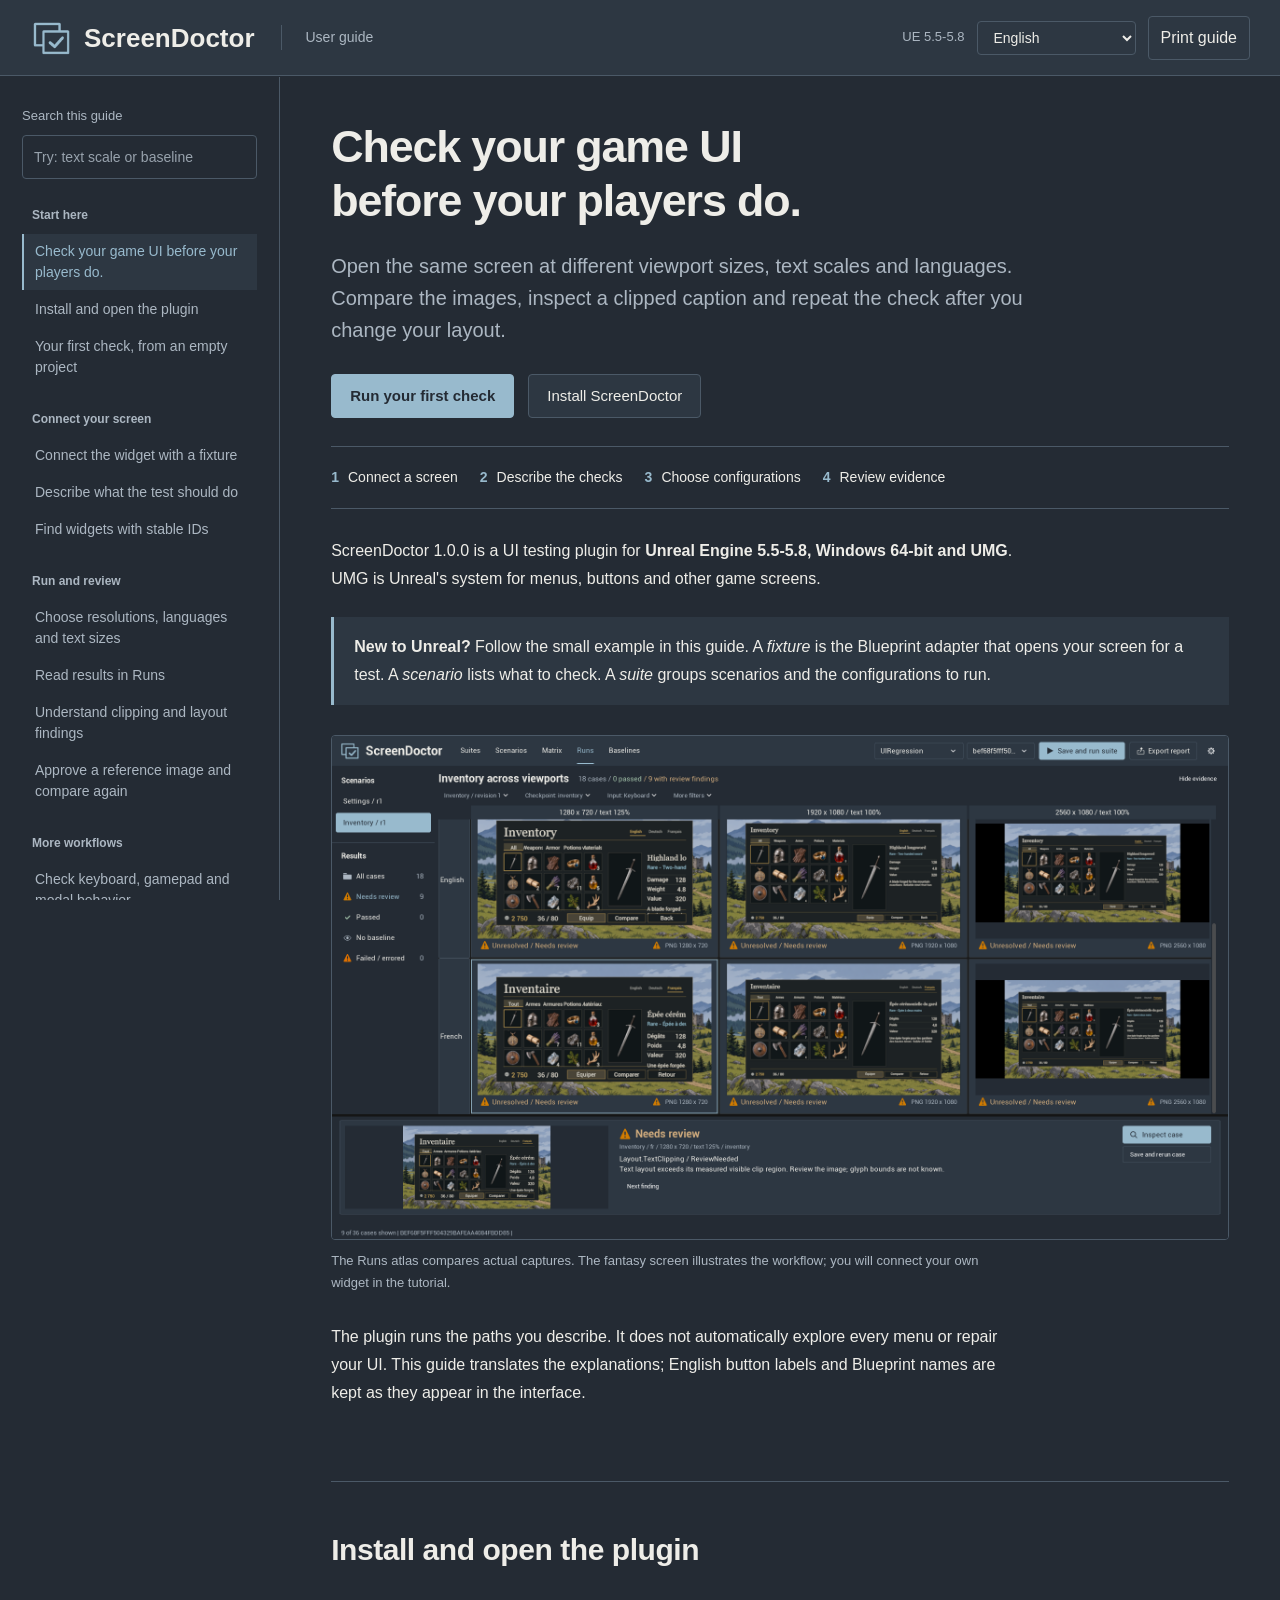
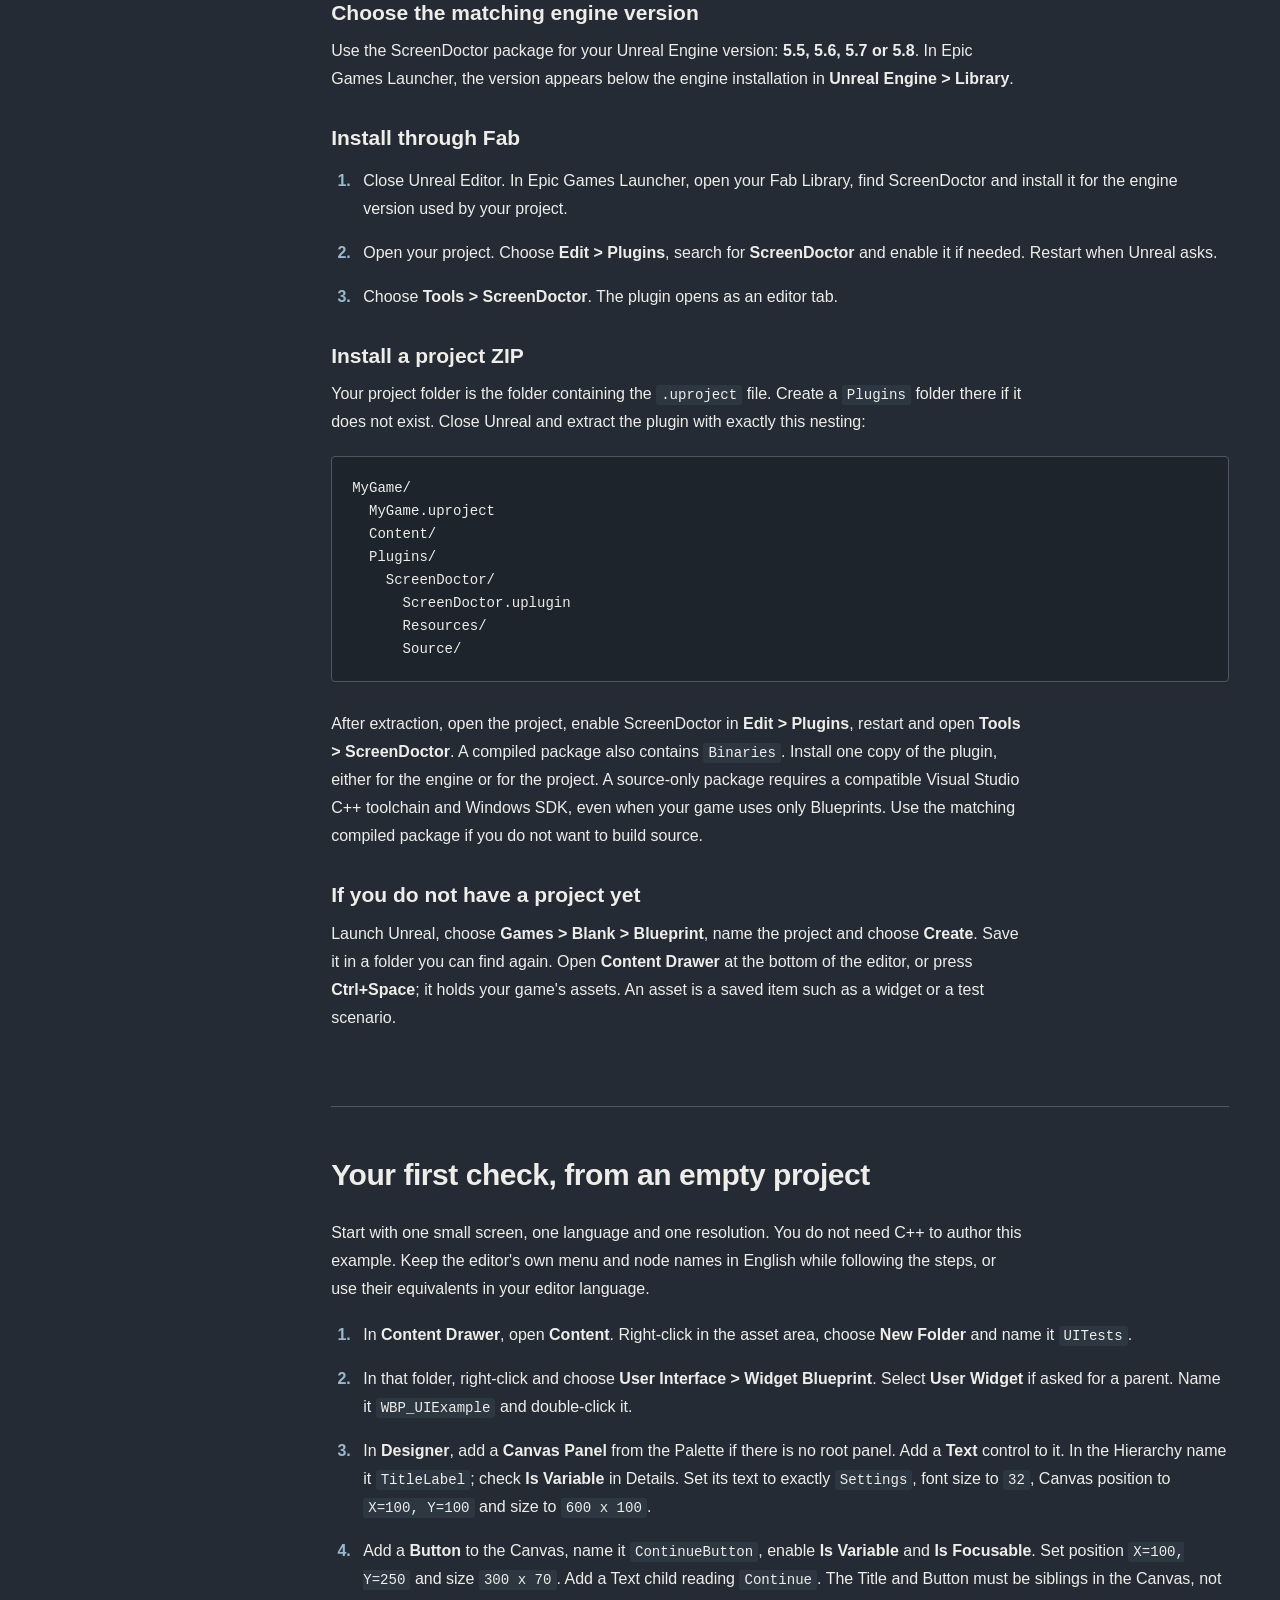
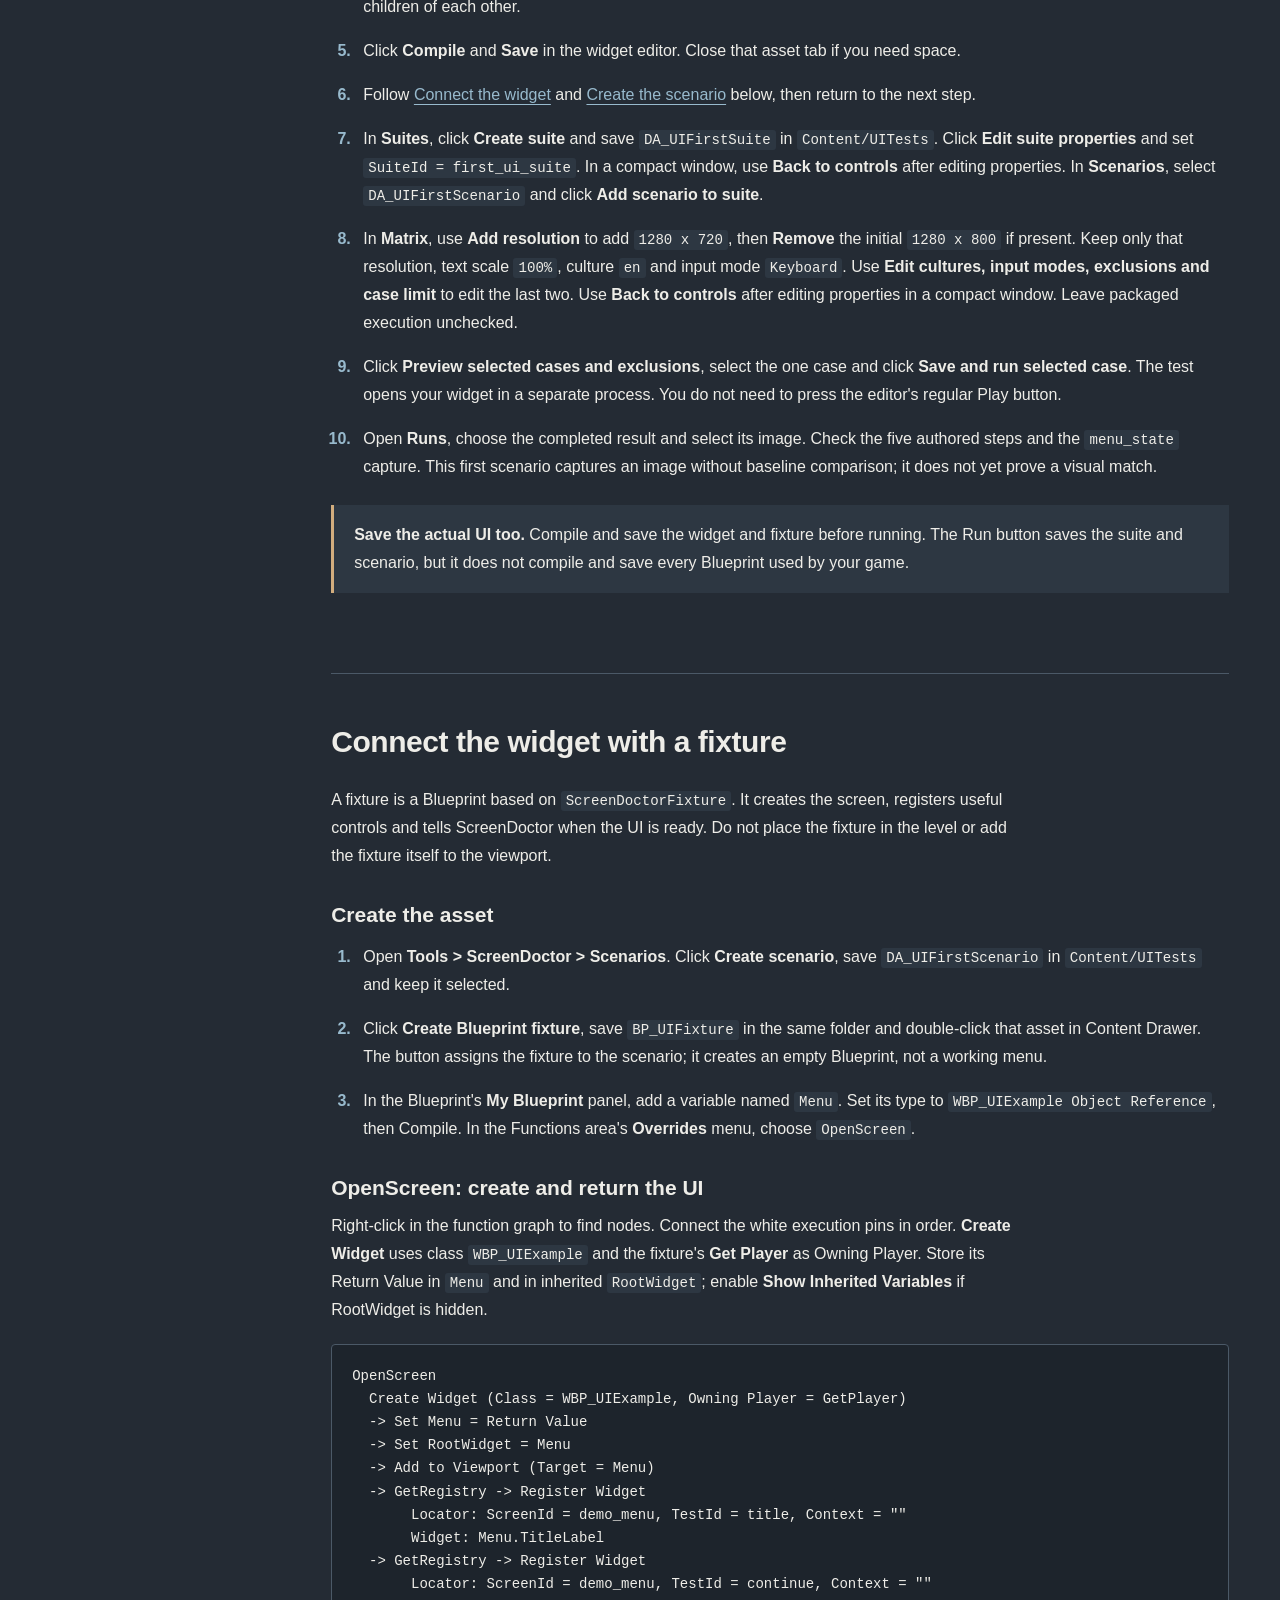
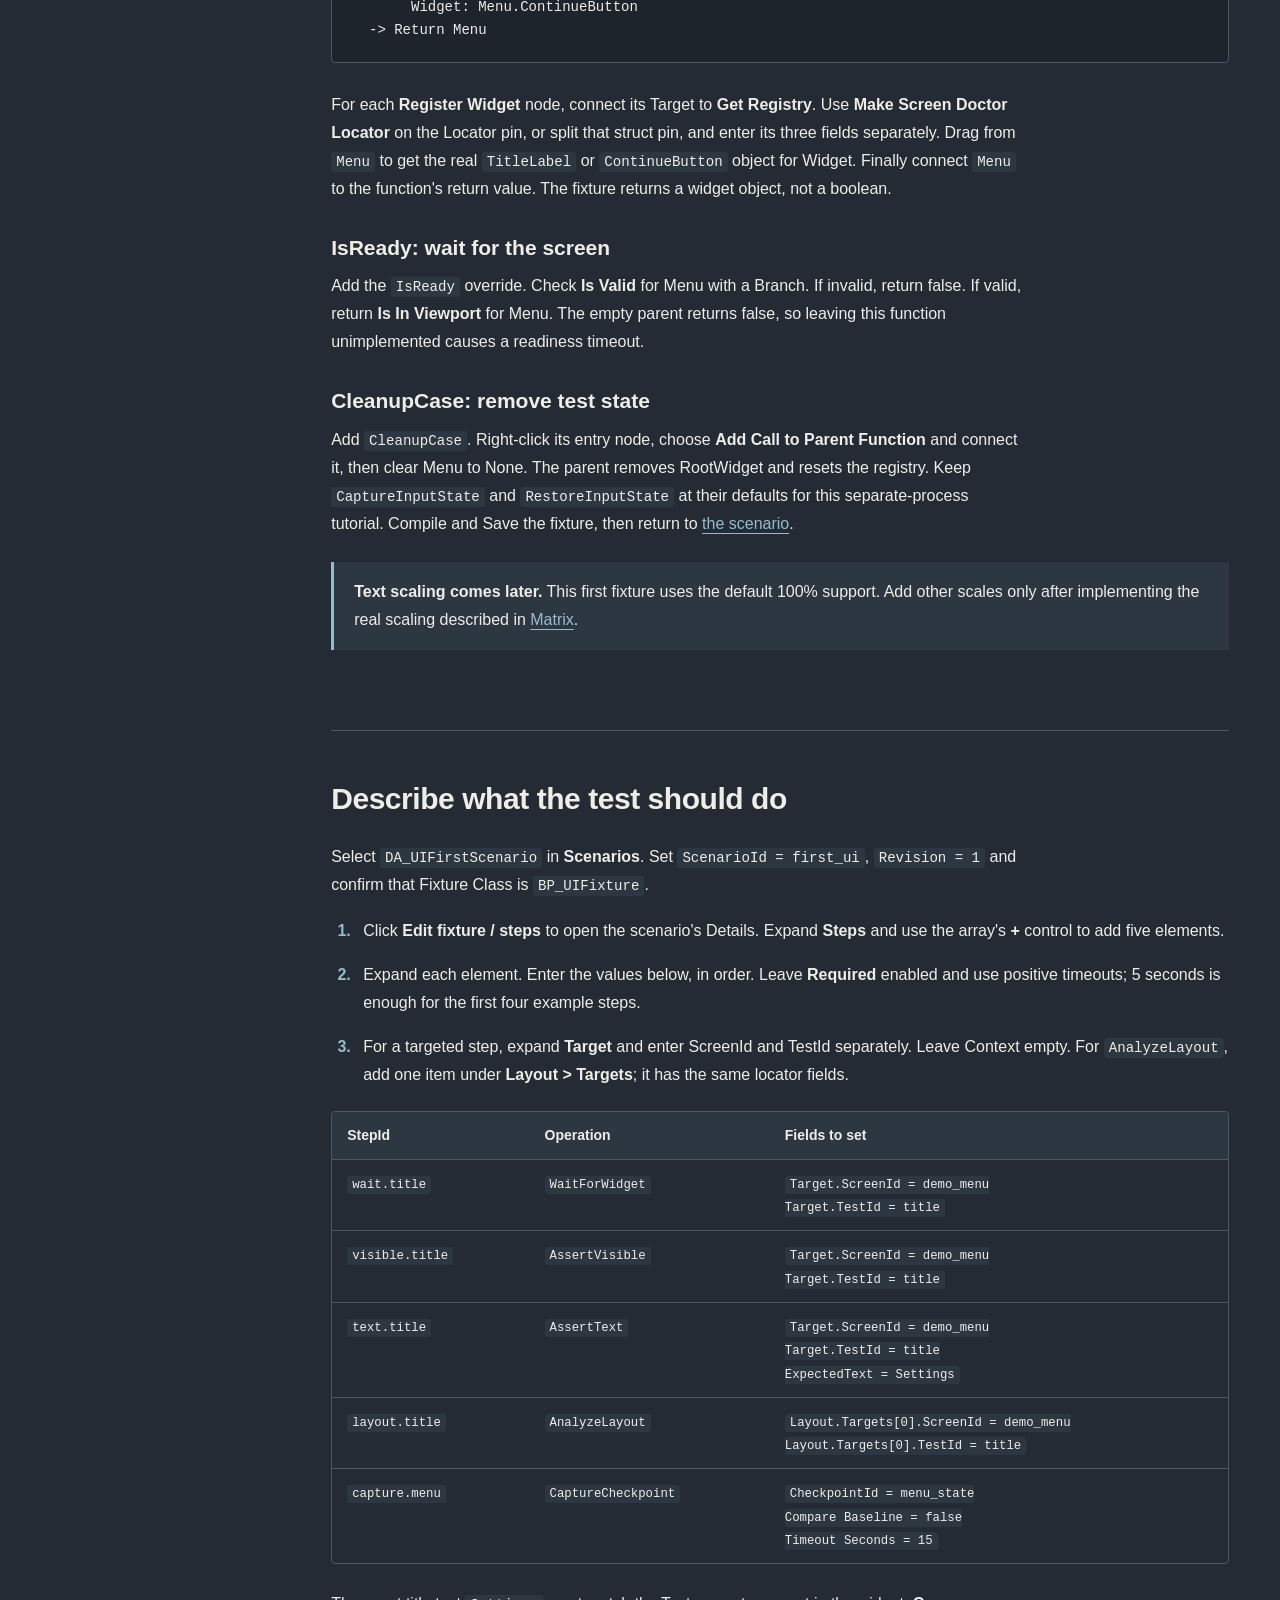
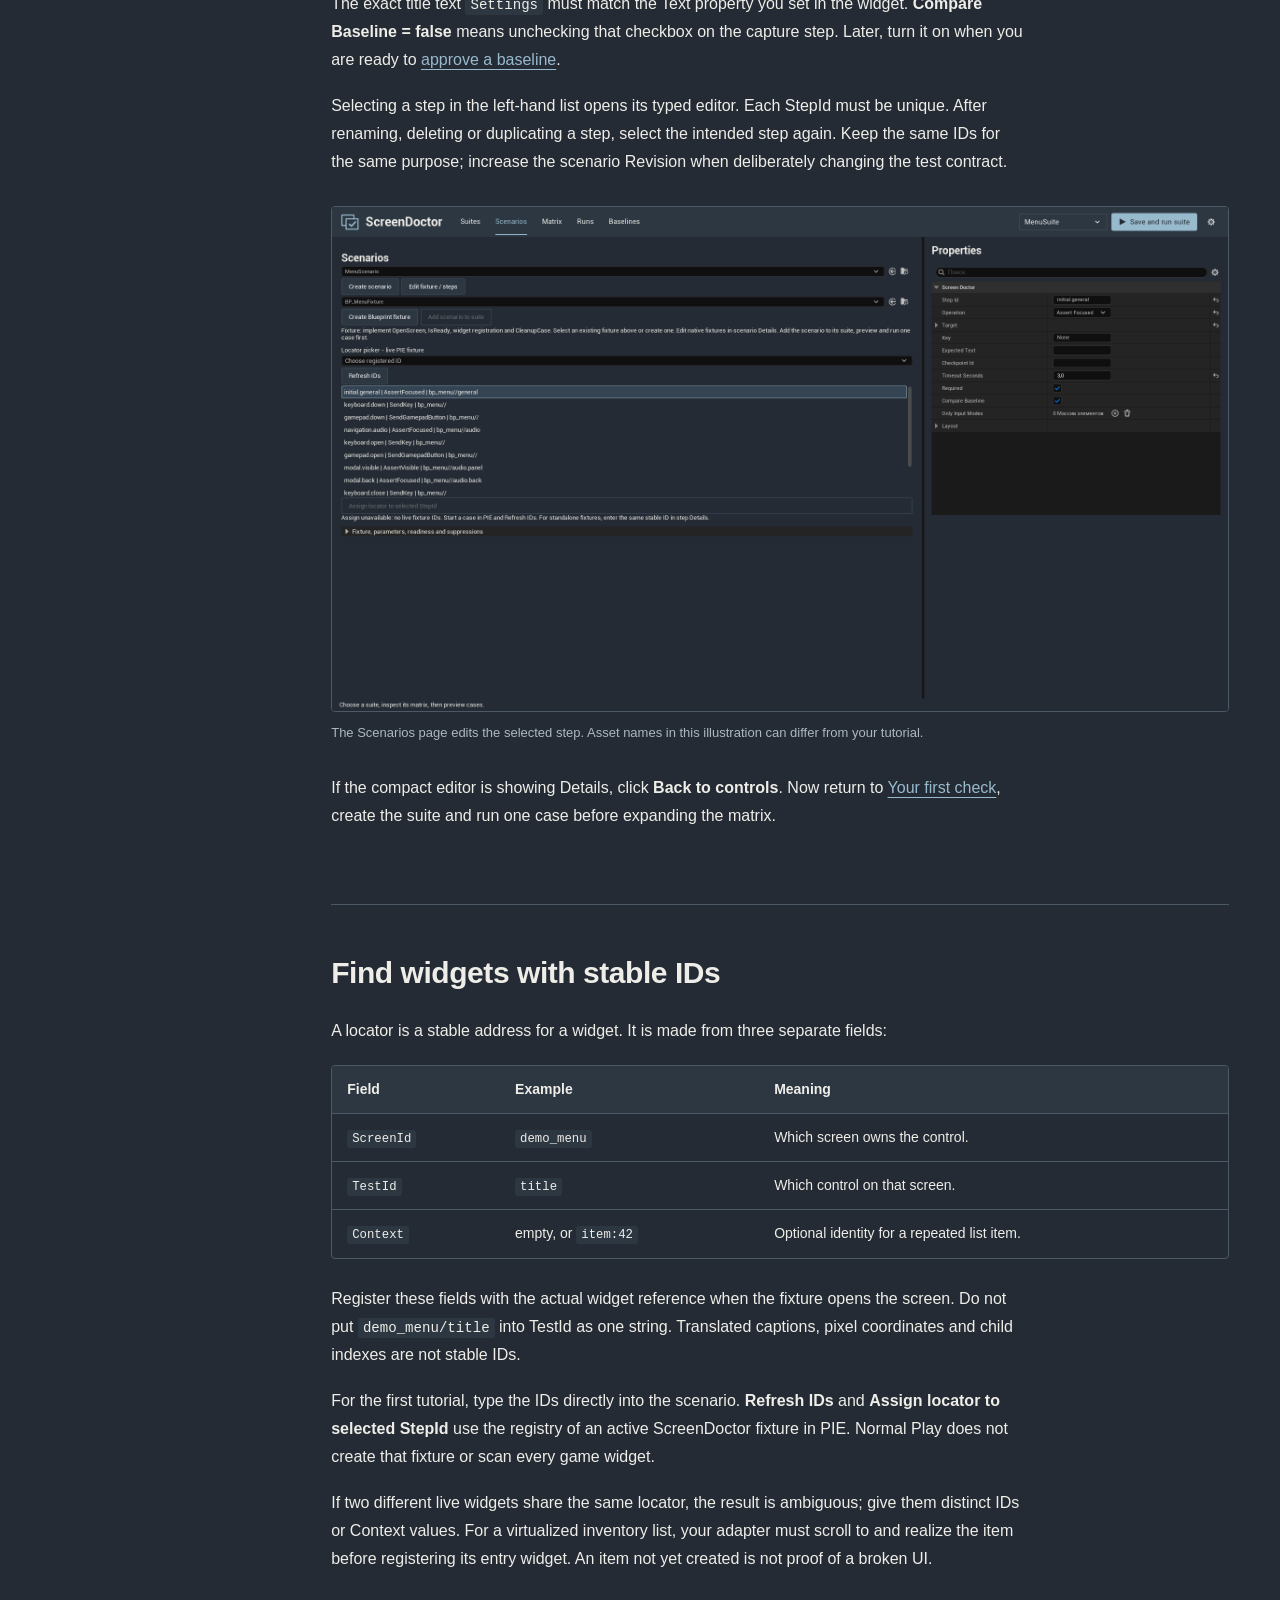
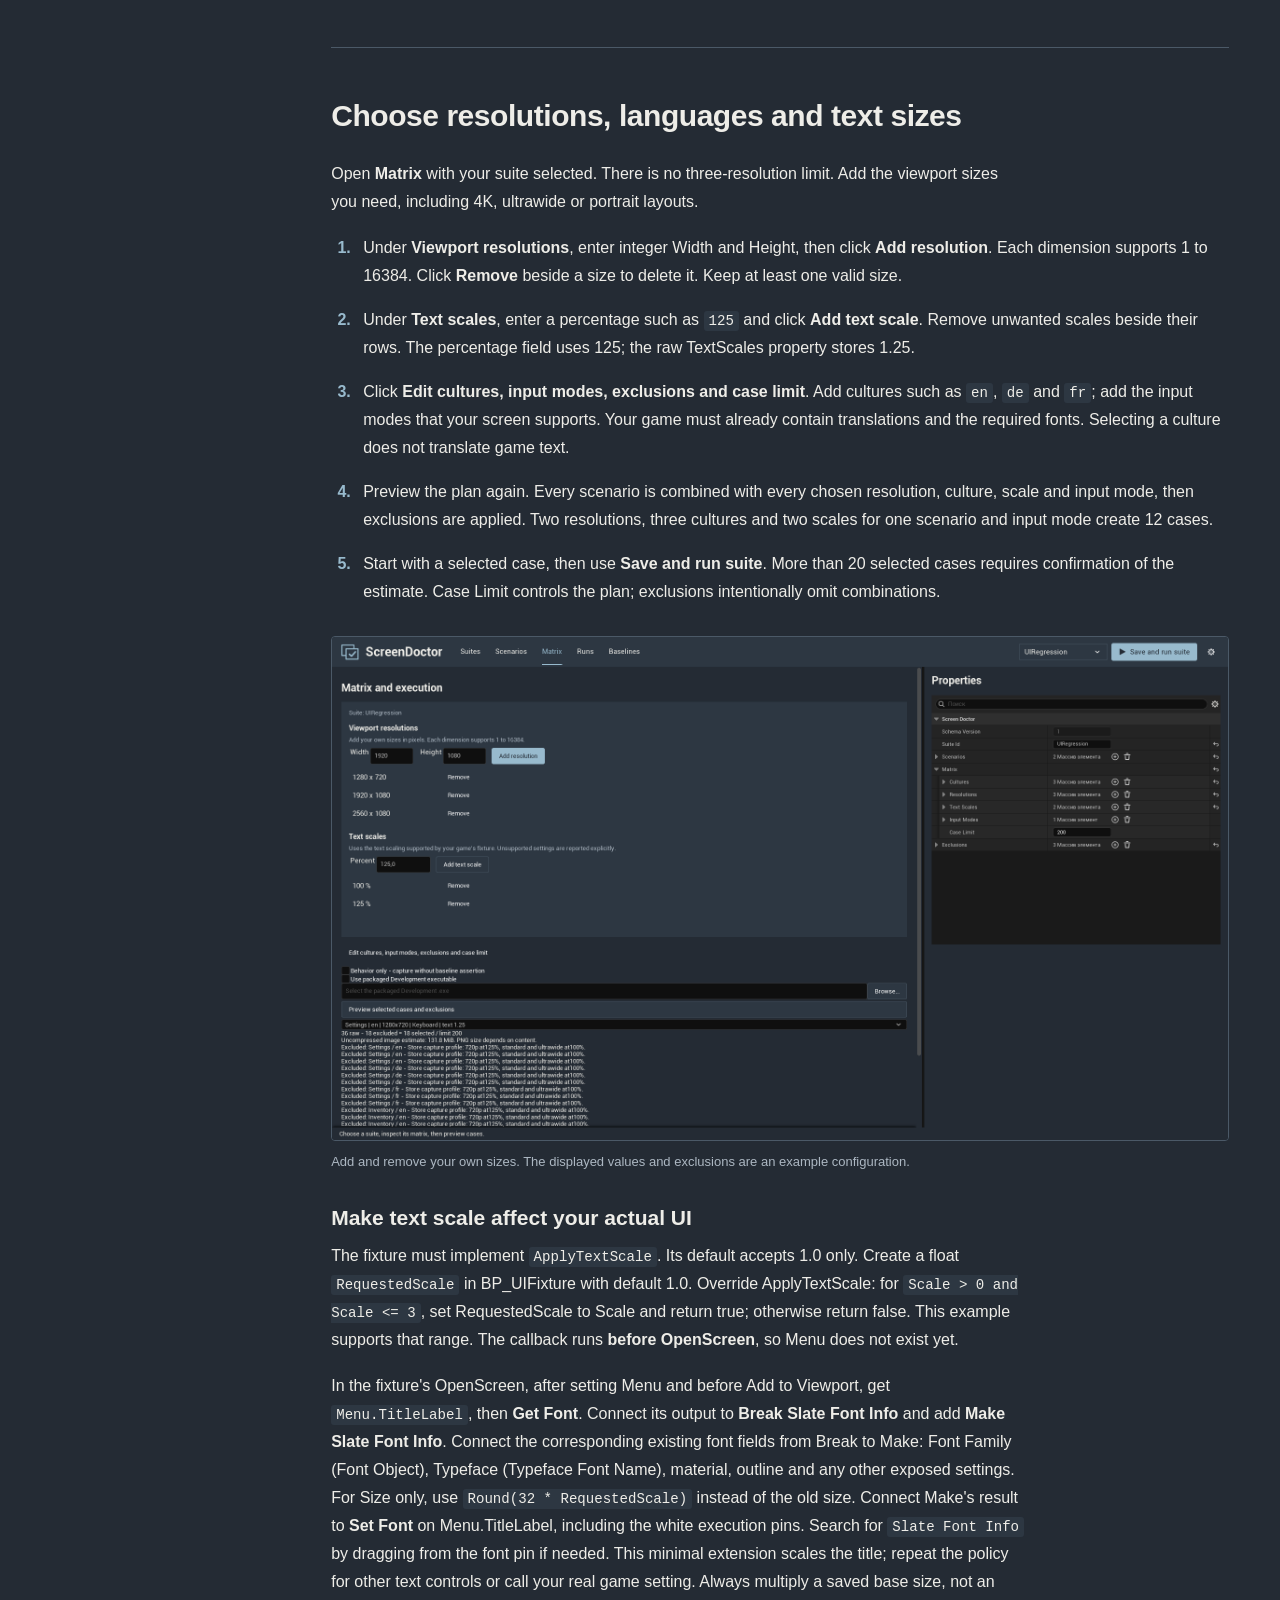
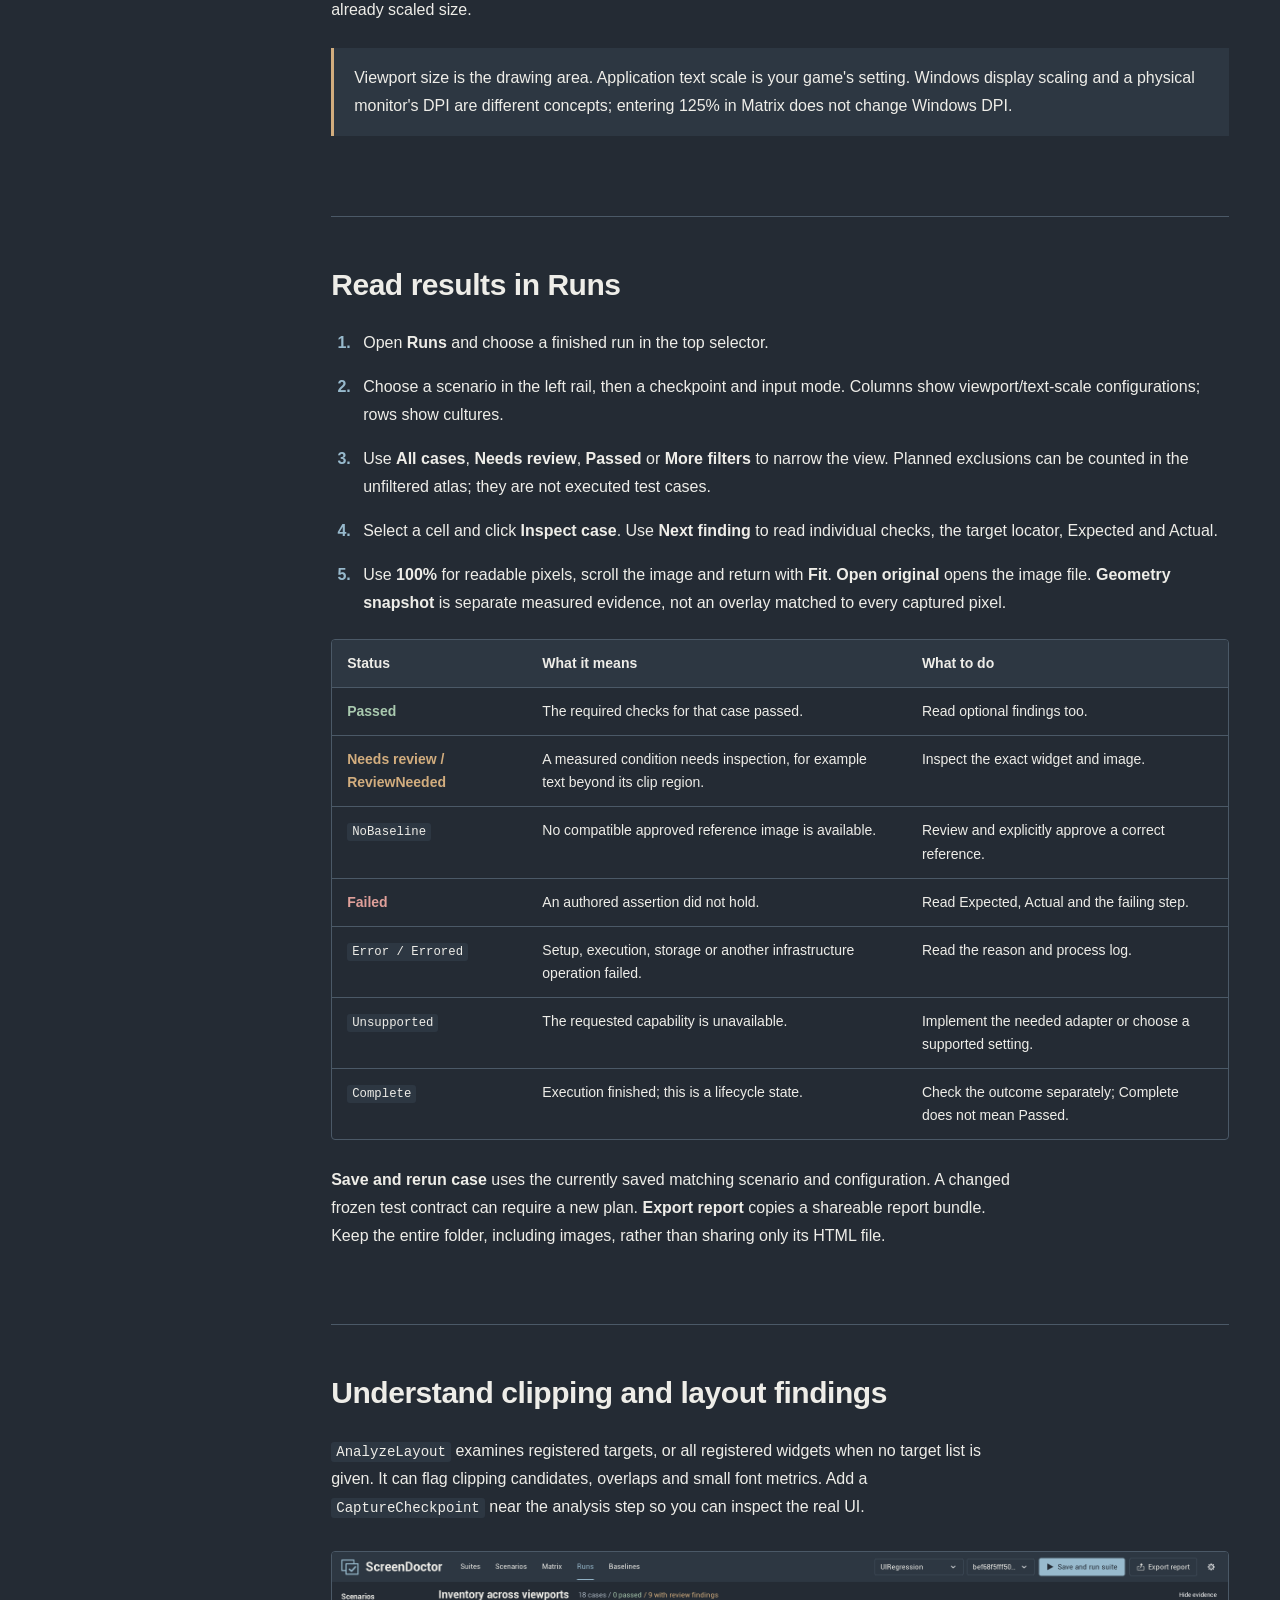
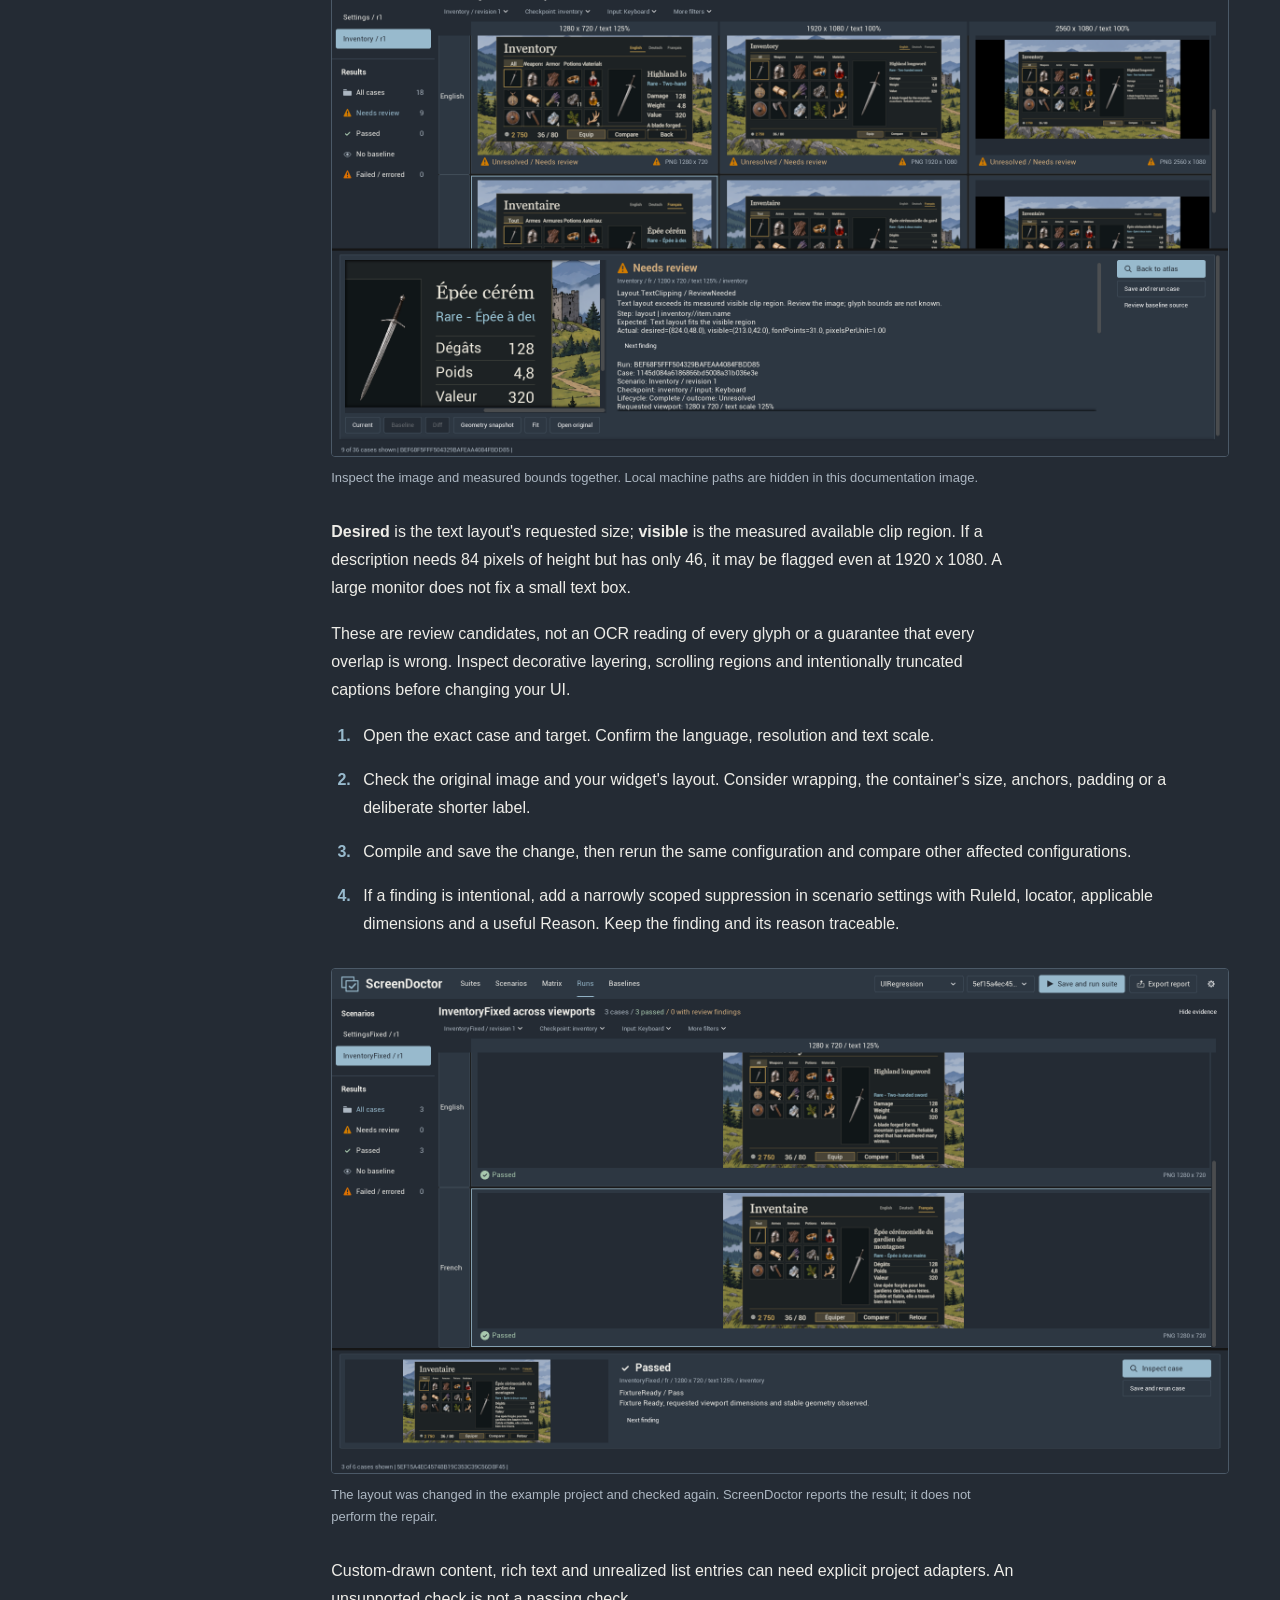
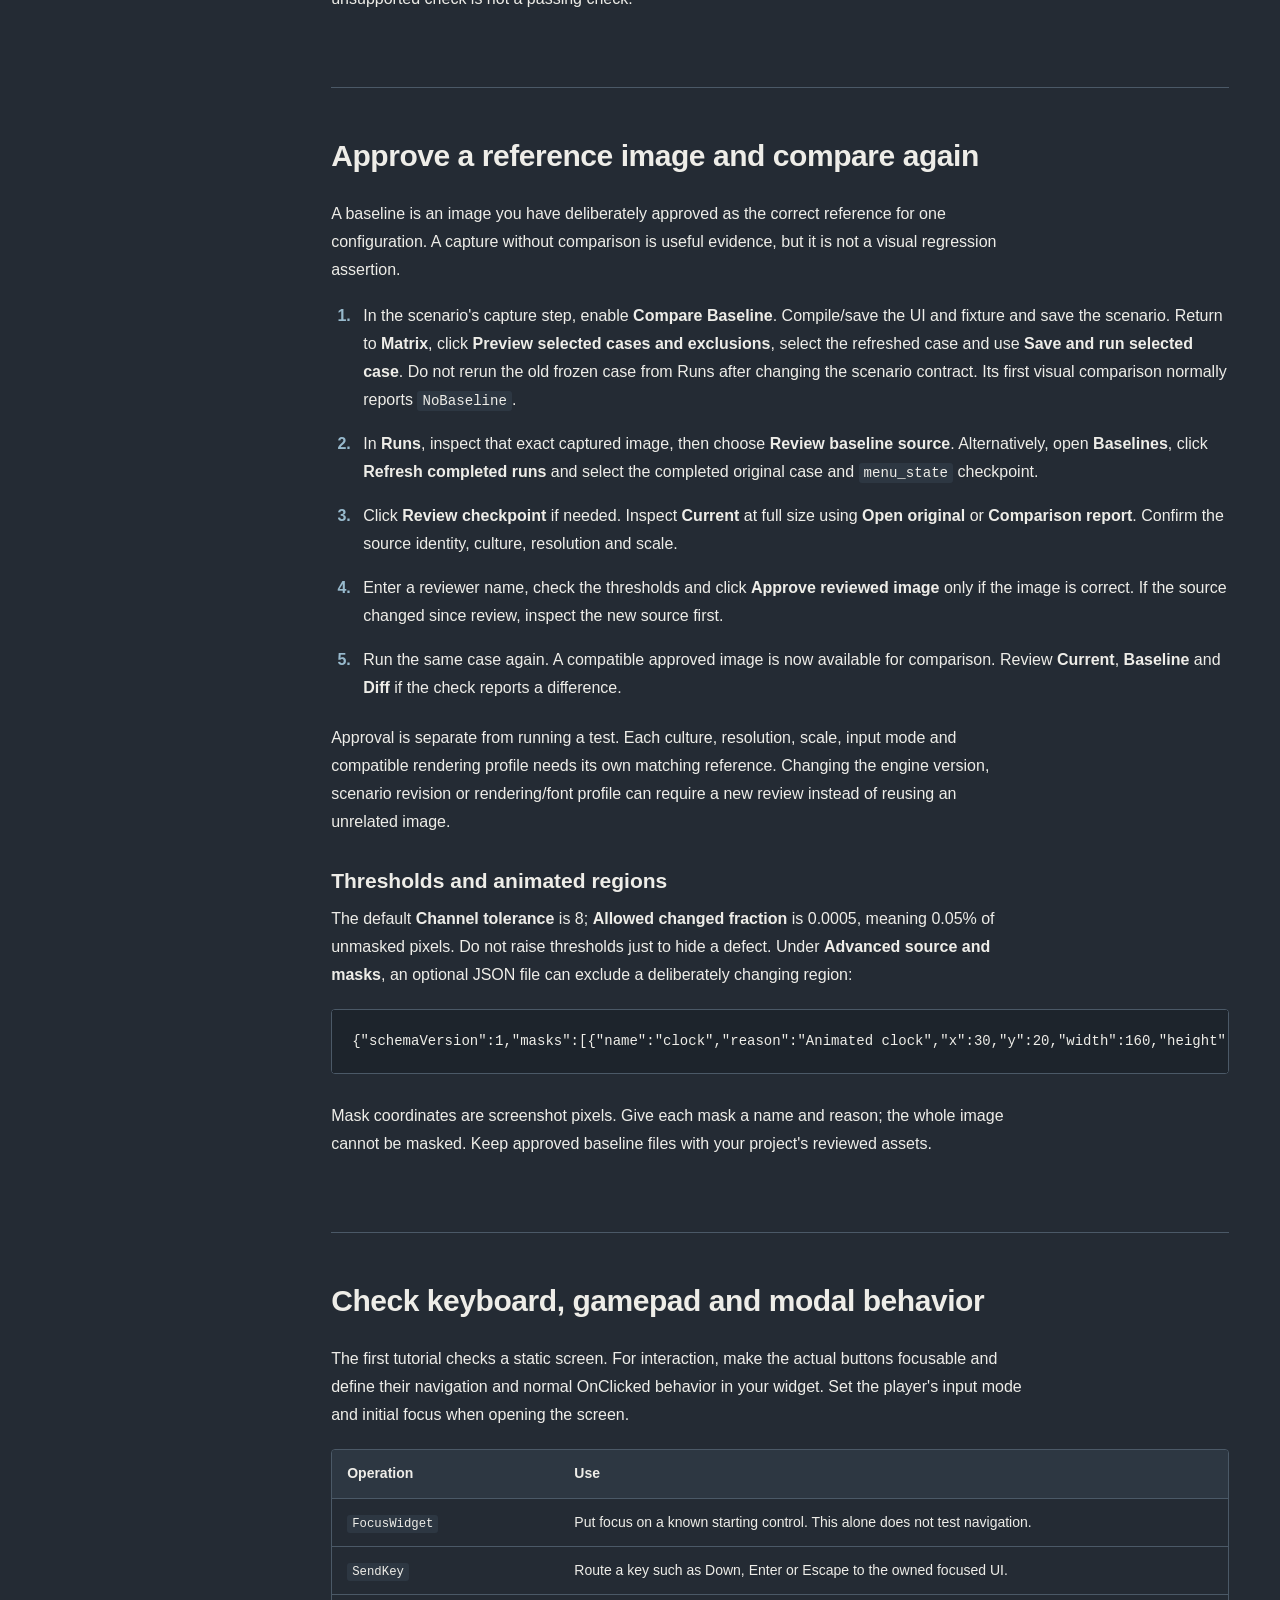
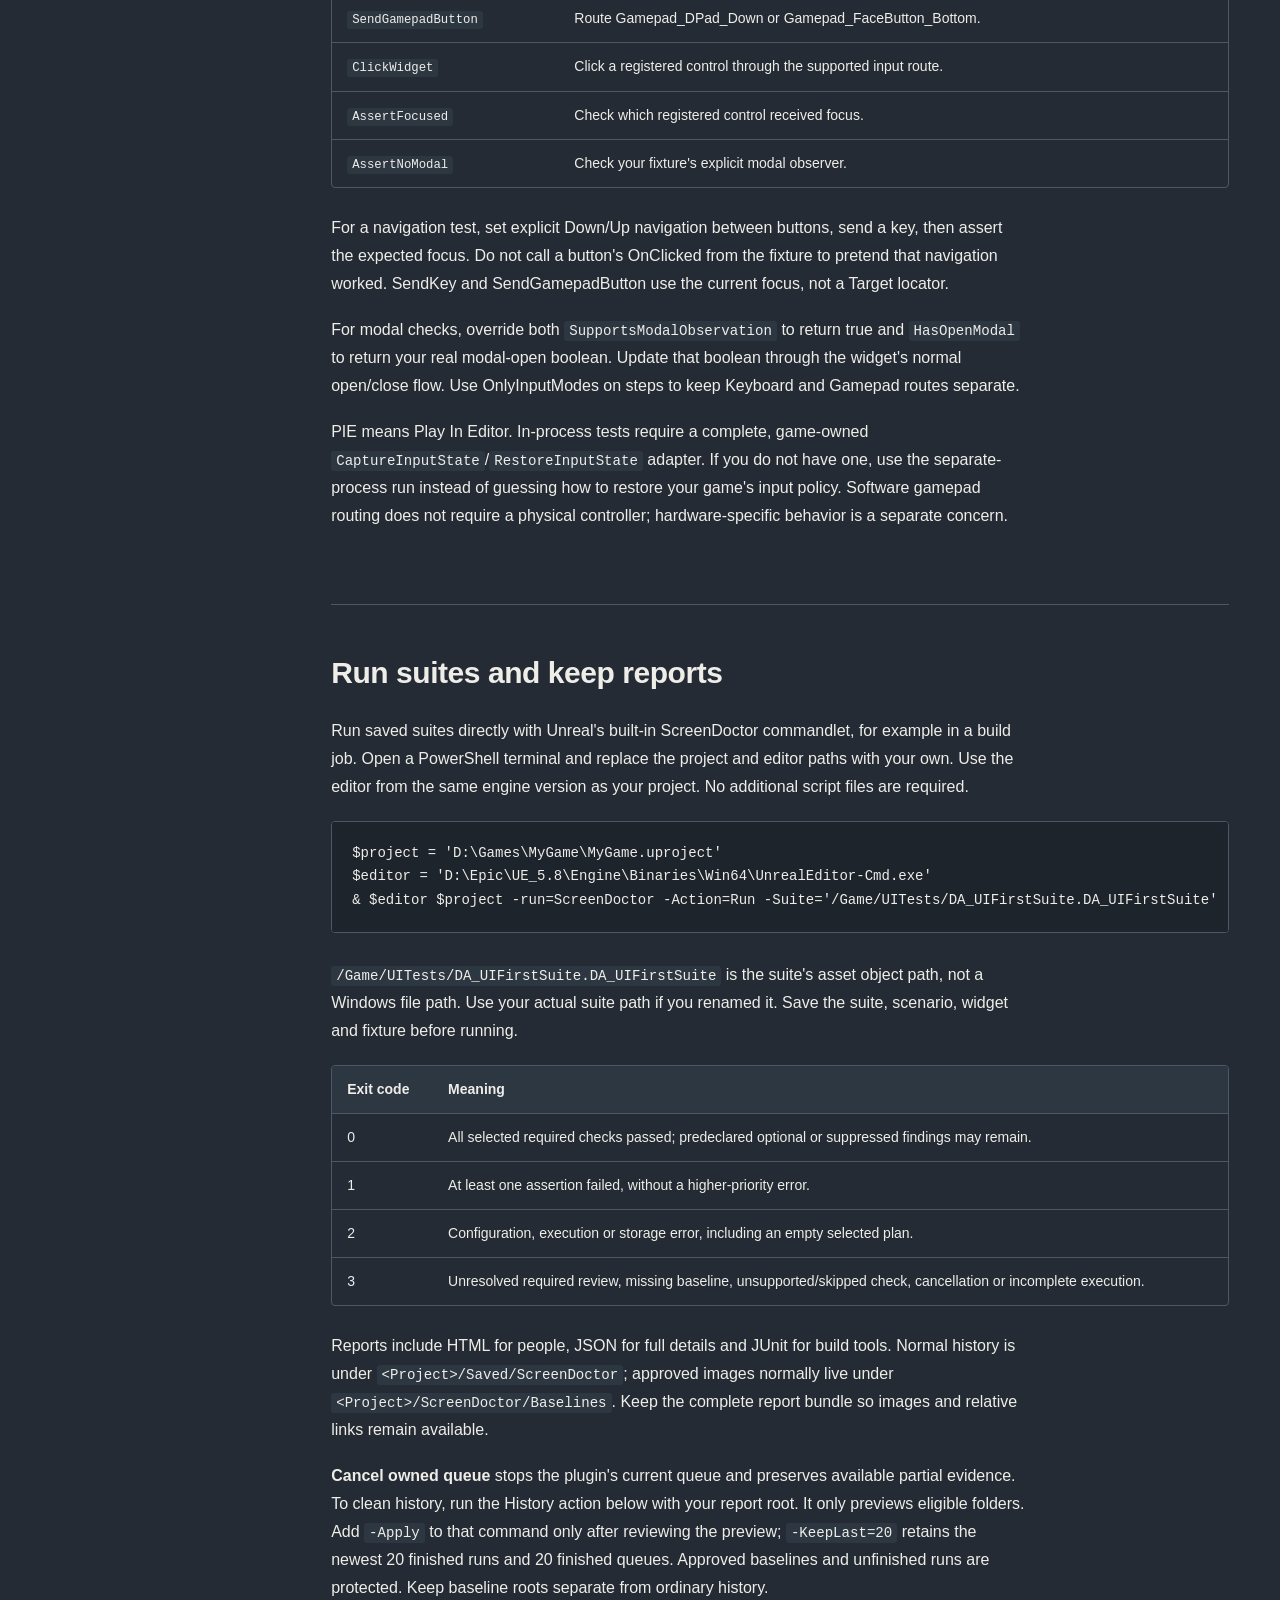
==== commit 3554fbea: "Document native Unreal commandlet automation in all nine languages" ====
--- a/index.html
+++ b/index.html
@@ -47,9 +47,9 @@
 <section class="doc-section" id="layout" aria-labelledby="layout-title"><h2 id="layout-title">Understand clipping and layout findings</h2><p><code>AnalyzeLayout</code> examines registered targets, or all registered widgets when no target list is given. It can flag clipping candidates, overlaps and small font metrics. Add a <code>CaptureCheckpoint</code> near the analysis step so you can inspect the real UI.</p><figure class="screenshot"><a href="./assets/screens/inventory-inspection.png" target="_blank" rel="noopener"><img src="./assets/screens/inventory-inspection.png" alt="A clipped French inventory name with its exact locator and desired versus visible bounds." width="1920" height="1080" loading="lazy"></a><figcaption>Inspect the image and measured bounds together. Local machine paths are hidden in this documentation image.</figcaption></figure><p><strong>Desired</strong> is the text layout's requested size; <strong>visible</strong> is the measured available clip region. If a description needs 84 pixels of height but has only 46, it may be flagged even at 1920 x 1080. A large monitor does not fix a small text box.</p><p>These are review candidates, not an OCR reading of every glyph or a guarantee that every overlap is wrong. Inspect decorative layering, scrolling regions and intentionally truncated captions before changing your UI.</p><ol class="steps"><li>Open the exact case and target. Confirm the language, resolution and text scale.</li><li>Check the original image and your widget's layout. Consider wrapping, the container's size, anchors, padding or a deliberate shorter label.</li><li>Compile and save the change, then rerun the same configuration and compare other affected configurations.</li><li>If a finding is intentional, add a narrowly scoped suppression in scenario settings with RuleId, locator, applicable dimensions and a useful Reason. Keep the finding and its reason traceable.</li></ol><figure class="screenshot"><a href="./assets/screens/corrected-inventory.png" target="_blank" rel="noopener"><img src="./assets/screens/corrected-inventory.png" alt="The separately corrected inventory has Passed results with zero review findings in the displayed scenario." width="1920" height="1080" loading="lazy"></a><figcaption>The layout was changed in the example project and checked again. ScreenDoctor reports the result; it does not perform the repair.</figcaption></figure><p>Custom-drawn content, rich text and unrealized list entries can need explicit project adapters. An unsupported check is not a passing check.</p></section>
 <section class="doc-section" id="baselines" aria-labelledby="baselines-title"><h2 id="baselines-title">Approve a reference image and compare again</h2><p>A baseline is an image you have deliberately approved as the correct reference for one configuration. A capture without comparison is useful evidence, but it is not a visual regression assertion.</p><ol class="steps"><li>In the scenario's capture step, enable <strong>Compare Baseline</strong>. Compile/save the UI and fixture and save the scenario. Return to <strong>Matrix</strong>, click <strong>Preview selected cases and exclusions</strong>, select the refreshed case and use <strong>Save and run selected case</strong>. Do not rerun the old frozen case from Runs after changing the scenario contract. Its first visual comparison normally reports <code>NoBaseline</code>.</li><li>In <strong>Runs</strong>, inspect that exact captured image, then choose <strong>Review baseline source</strong>. Alternatively, open <strong>Baselines</strong>, click <strong>Refresh completed runs</strong> and select the completed original case and <code>menu_state</code> checkpoint.</li><li>Click <strong>Review checkpoint</strong> if needed. Inspect <strong>Current</strong> at full size using <strong>Open original</strong> or <strong>Comparison report</strong>. Confirm the source identity, culture, resolution and scale.</li><li>Enter a reviewer name, check the thresholds and click <strong>Approve reviewed image</strong> only if the image is correct. If the source changed since review, inspect the new source first.</li><li>Run the same case again. A compatible approved image is now available for comparison. Review <strong>Current</strong>, <strong>Baseline</strong> and <strong>Diff</strong> if the check reports a difference.</li></ol><p>Approval is separate from running a test. Each culture, resolution, scale, input mode and compatible rendering profile needs its own matching reference. Changing the engine version, scenario revision or rendering/font profile can require a new review instead of reusing an unrelated image.</p><h3>Thresholds and animated regions</h3><p>The default <strong>Channel tolerance</strong> is 8; <strong>Allowed changed fraction</strong> is 0.0005, meaning 0.05% of unmasked pixels. Do not raise thresholds just to hide a defect. Under <strong>Advanced source and masks</strong>, an optional JSON file can exclude a deliberately changing region:</p><pre><code>{"schemaVersion":1,"masks":[{"name":"clock","reason":"Animated clock","x":30,"y":20,"width":160,"height":40}]}</code></pre><p>Mask coordinates are screenshot pixels. Give each mask a name and reason; the whole image cannot be masked. Keep approved baseline files with your project's reviewed assets.</p></section>
 <section class="doc-section" id="input" aria-labelledby="input-title"><h2 id="input-title">Check keyboard, gamepad and modal behavior</h2><p>The first tutorial checks a static screen. For interaction, make the actual buttons focusable and define their navigation and normal OnClicked behavior in your widget. Set the player's input mode and initial focus when opening the screen.</p><div class="table-scroll"><table><thead><tr><th scope="col">Operation</th><th scope="col">Use</th></tr></thead><tbody><tr><td><code>FocusWidget</code></td><td>Put focus on a known starting control. This alone does not test navigation.</td></tr><tr><td><code>SendKey</code></td><td>Route a key such as Down, Enter or Escape to the owned focused UI.</td></tr><tr><td><code>SendGamepadButton</code></td><td>Route Gamepad_DPad_Down or Gamepad_FaceButton_Bottom.</td></tr><tr><td><code>ClickWidget</code></td><td>Click a registered control through the supported input route.</td></tr><tr><td><code>AssertFocused</code></td><td>Check which registered control received focus.</td></tr><tr><td><code>AssertNoModal</code></td><td>Check your fixture's explicit modal observer.</td></tr></tbody></table></div><p>For a navigation test, set explicit Down/Up navigation between buttons, send a key, then assert the expected focus. Do not call a button's OnClicked from the fixture to pretend that navigation worked. SendKey and SendGamepadButton use the current focus, not a Target locator.</p><p>For modal checks, override both <code>SupportsModalObservation</code> to return true and <code>HasOpenModal</code> to return your real modal-open boolean. Update that boolean through the widget's normal open/close flow. Use OnlyInputModes on steps to keep Keyboard and Gamepad routes separate.</p><p>PIE means Play In Editor. In-process tests require a complete, game-owned <code>CaptureInputState</code>/<code>RestoreInputState</code> adapter. If you do not have one, use the separate-process run instead of guessing how to restore your game's input policy. Software gamepad routing does not require a physical controller; hardware-specific behavior is a separate concern.</p></section>
-<section class="doc-section" id="automation" aria-labelledby="automation-title"><h2 id="automation-title">Run suites and keep reports</h2><p>You can run the same saved assets from PowerShell, for example in a build job. Open a terminal in your project folder and replace the sample project and engine paths below with your own. For an engine-installed plugin, use that plugin's Scripts directory instead of the project-relative path.</p><pre><code>$project = 'D:\Games\MyGame\MyGame.uproject'
-$engine = 'D:\Epic\UE_5.8'
-.\Plugins\ScreenDoctor\Scripts\Run-ScreenDoctorSuite.ps1   -ProjectFile $project -EngineRoot $engine   -SuiteAsset '/Game/UITests/DA_UIFirstSuite.DA_UIFirstSuite'   -Mode EditorStandalone</code></pre><p><code>/Game/UITests/DA_UIFirstSuite.DA_UIFirstSuite</code> is the object path for the suite created in this guide, not a Windows file path. Use your actual suite path if you renamed it. Scripts are included in the ScreenDoctor plugin's <code>Scripts</code> folder.</p><div class="table-scroll"><table><thead><tr><th scope="col">Exit code</th><th scope="col">Meaning</th></tr></thead><tbody><tr><td>0</td><td>All selected required checks passed; predeclared optional or suppressed findings may remain.</td></tr><tr><td>1</td><td>At least one assertion failed, without a higher-priority error.</td></tr><tr><td>2</td><td>Configuration, execution or storage error, including an empty selected plan.</td></tr><tr><td>3</td><td>Unresolved required review, missing baseline, unsupported/skipped check, cancellation or incomplete execution.</td></tr></tbody></table></div><p>Reports include HTML for people, JSON for full details and JUnit for build tools. Normal history is under <code>&lt;Project&gt;/Saved/ScreenDoctor</code>; approved images normally live under <code>&lt;Project&gt;/ScreenDoctor/Baselines</code>. Keep the complete report bundle so images and relative links remain available.</p><p><strong>Cancel owned queue</strong> stops the plugin's current queue and preserves available partial evidence. Retention is opt-in: the <code>Clear-ScreenDoctorHistory.ps1</code> script previews eligible history before its explicit <code>-Apply</code> deletion. Keep baseline roots separate and do not delete approved images as ordinary run history.</p><p>Use a real GPU rendering session for captures. A NullRHI job cannot produce the game UI image. Text and screenshot content stay in the local execution/report workflow; this plugin does not require an online analysis service.</p></section>
+<section class="doc-section" id="automation" aria-labelledby="automation-title"><h2 id="automation-title">Run suites and keep reports</h2><p>Run saved suites directly with Unreal's built-in ScreenDoctor commandlet, for example in a build job. Open a PowerShell terminal and replace the project and editor paths with your own. Use the editor from the same engine version as your project. No additional script files are required.</p><pre><code>$project = 'D:\Games\MyGame\MyGame.uproject'
+$editor = 'D:\Epic\UE_5.8\Engine\Binaries\Win64\UnrealEditor-Cmd.exe'
+&amp; $editor $project -run=ScreenDoctor -Action=Run -Suite='/Game/UITests/DA_UIFirstSuite.DA_UIFirstSuite' -Mode=EditorStandalone -NullRHI -unattended</code></pre><p><code>/Game/UITests/DA_UIFirstSuite.DA_UIFirstSuite</code> is the suite's asset object path, not a Windows file path. Use your actual suite path if you renamed it. Save the suite, scenario, widget and fixture before running.</p><div class="table-scroll"><table><thead><tr><th scope="col">Exit code</th><th scope="col">Meaning</th></tr></thead><tbody><tr><td>0</td><td>All selected required checks passed; predeclared optional or suppressed findings may remain.</td></tr><tr><td>1</td><td>At least one assertion failed, without a higher-priority error.</td></tr><tr><td>2</td><td>Configuration, execution or storage error, including an empty selected plan.</td></tr><tr><td>3</td><td>Unresolved required review, missing baseline, unsupported/skipped check, cancellation or incomplete execution.</td></tr></tbody></table></div><p>Reports include HTML for people, JSON for full details and JUnit for build tools. Normal history is under <code>&lt;Project&gt;/Saved/ScreenDoctor</code>; approved images normally live under <code>&lt;Project&gt;/ScreenDoctor/Baselines</code>. Keep the complete report bundle so images and relative links remain available.</p><p><strong>Cancel owned queue</strong> stops the plugin's current queue and preserves available partial evidence. To clean history, run the History action below with your report root. It only previews eligible folders. Add <code>-Apply</code> to that command only after reviewing the preview; <code>-KeepLast=20</code> retains the newest 20 finished runs and 20 finished queues. Approved baselines and unfinished runs are protected. Keep baseline roots separate from ordinary history.</p><pre><code>&amp; $editor $project -run=ScreenDoctor -Action=History -OutputRoot='D:\Games\MyGame\Saved\ScreenDoctor' -KeepLast=20 -NullRHI -unattended</code></pre><p><code>-NullRHI</code> applies to the coordinator commandlet in these examples. The Run action starts separate GPU-rendered processes for captures; those processes need a working graphics session. Running the actual game capture with NullRHI cannot produce a UI image. Checks and reports stay local and need no online analysis service.</p></section>
 <section class="doc-section" id="packaging" aria-labelledby="packaging-title"><h2 id="packaging-title">Check a packaged Development game</h2><p>A packaged game runs outside the editor. Use a <strong>Development</strong> build when you need ScreenDoctor's test runner; Shipping and Test builds exclude that runner.</p><ol class="steps"><li>In <strong>Edit &gt; Project Settings &gt; Packaging</strong>, select the maps and cultures your test needs.</li><li>Add the folder containing the fixture Blueprint, widget, scenario and suite to <strong>Additional Asset Directories to Cook</strong> when those assets are not otherwise referenced. For this tutorial, that folder is <code>/Game/UITests</code>. Cooking prepares assets for the packaged game; content available in the editor is not automatically included everywhere.</li><li>Package the Win64 game in Development with the toolchain required by your Unreal installation.</li><li>In ScreenDoctor's <strong>Matrix</strong>, enable <strong>Use packaged Development executable</strong>, click <strong>Browse...</strong> and choose the actual Development game <code>.exe</code>.</li><li>Preview and run one case. Verify its viewport, culture and artifacts before running the full suite.</li></ol><p>If a packaged UI has no translation or font, include that language's localized content and font assets in the build. The guide supports UE 5.5-5.8; use the matching plugin and engine package throughout a run and baseline review.</p></section>
 <section class="doc-section" id="troubleshooting" aria-labelledby="troubleshooting-title"><h2 id="troubleshooting-title">When something does not work</h2><div class="table-scroll"><table><thead><tr><th scope="col">Symptom</th><th scope="col">Check this first</th></tr></thead><tbody><tr><td>ScreenDoctor is missing from Tools.</td><td>Enable it in Edit > Plugins, restart and check that the plugin package matches your engine. Confirm the ScreenDoctor.uplugin folder nesting.</td></tr><tr><td>The editor reports missing modules.</td><td>Use matching compiled binaries or build source with the required C++ toolchain. Do not keep duplicate engine/project installations.</td></tr><tr><td>Run is disabled or the plan is empty.</td><td>Select a suite, add the scenario to it, assign its fixture and steps, and keep at least one value in every Matrix axis. Read the disabled-button reason.</td></tr><tr><td>The screen does not open or readiness times out.</td><td>Implement OpenScreen and IsReady. Return Menu, set RootWidget, Add to Viewport, then Compile and Save both Blueprints.</td></tr><tr><td>The target cannot be found.</td><td>Match ScreenId, TestId and Context exactly; register the actual live widget. Check duplicate IDs and when a list item is realized.</td></tr><tr><td>125% is Unsupported or the UI stays the same size.</td><td>Implement ApplyTextScale. Store the value before OpenScreen and apply it after Create Widget. Start with 100% until this is connected.</td></tr><tr><td>A language changes in the report but the text does not.</td><td>Your game needs gathered/localized FText or string-table content, translations and fonts. The Matrix culture is not a translation service.</td></tr><tr><td>The first capture is NoBaseline.</td><td>This is expected for a new comparison key. Inspect the correct image, explicitly approve it and repeat that same case.</td></tr><tr><td>A large screen still needs review.</td><td>Inspect the exact text container. Its width or height can be too small even when the viewport is large.</td></tr><tr><td>A baseline/diff image button is disabled.</td><td>That artifact is not available for this case. Review the comparison status; no neighboring image is substituted.</td></tr><tr><td>No image is produced or storage fails.</td><td>Check GPU rendering, free space, writable report locations and the reported error. Keep any recovery bundle and process log.</td></tr><tr><td>Focus or modal assertions are Unsupported.</td><td>Implement the appropriate observation/input adapter; do not change an unsupported check into a passing result.</td></tr></tbody></table></div></section>
 <section class="doc-section" id="faq" aria-labelledby="faq-title"><h2 id="faq-title">Common questions</h2><details><summary>Can I check more than three resolutions?</summary><p>Yes. Add and remove your own sizes in Matrix. The three columns in the examples are a selected profile, not a plugin limit.</p></details><details><summary>Does 125% change Windows display scaling?</summary><p>No. It requests the text scale implemented by your fixture or game settings. Physical monitor DPI is separate.</p></details><details><summary>Does installation automatically connect every game screen?</summary><p>No. Connect each screen or reusable screen family with a fixture, stable widget IDs and authored scenario steps. The tutorial starts with one small widget.</p></details><details><summary>Is Needs review the same as a confirmed bug?</summary><p>No. Inspect the image and measurements. A deliberate clip or decorative overlap may be correct for your design.</p></details><details><summary>Will running again approve the image?</summary><p>No. Baseline approval requires a separate review and the explicit Approve reviewed image action.</p></details><details><summary>Are the fantasy UI and tutorial assets part of the plugin?</summary><p>The fantasy screen shown in images is a separate illustration project. The small UMG tutorial is created by following this guide; installing the plugin alone does not create those game assets.</p></details><details><summary>Do I need an account or a cloud analysis service?</summary><p>ScreenDoctor runs the checks locally through Unreal and writes local report bundles. It does not require an external analysis account.</p></details></section>
